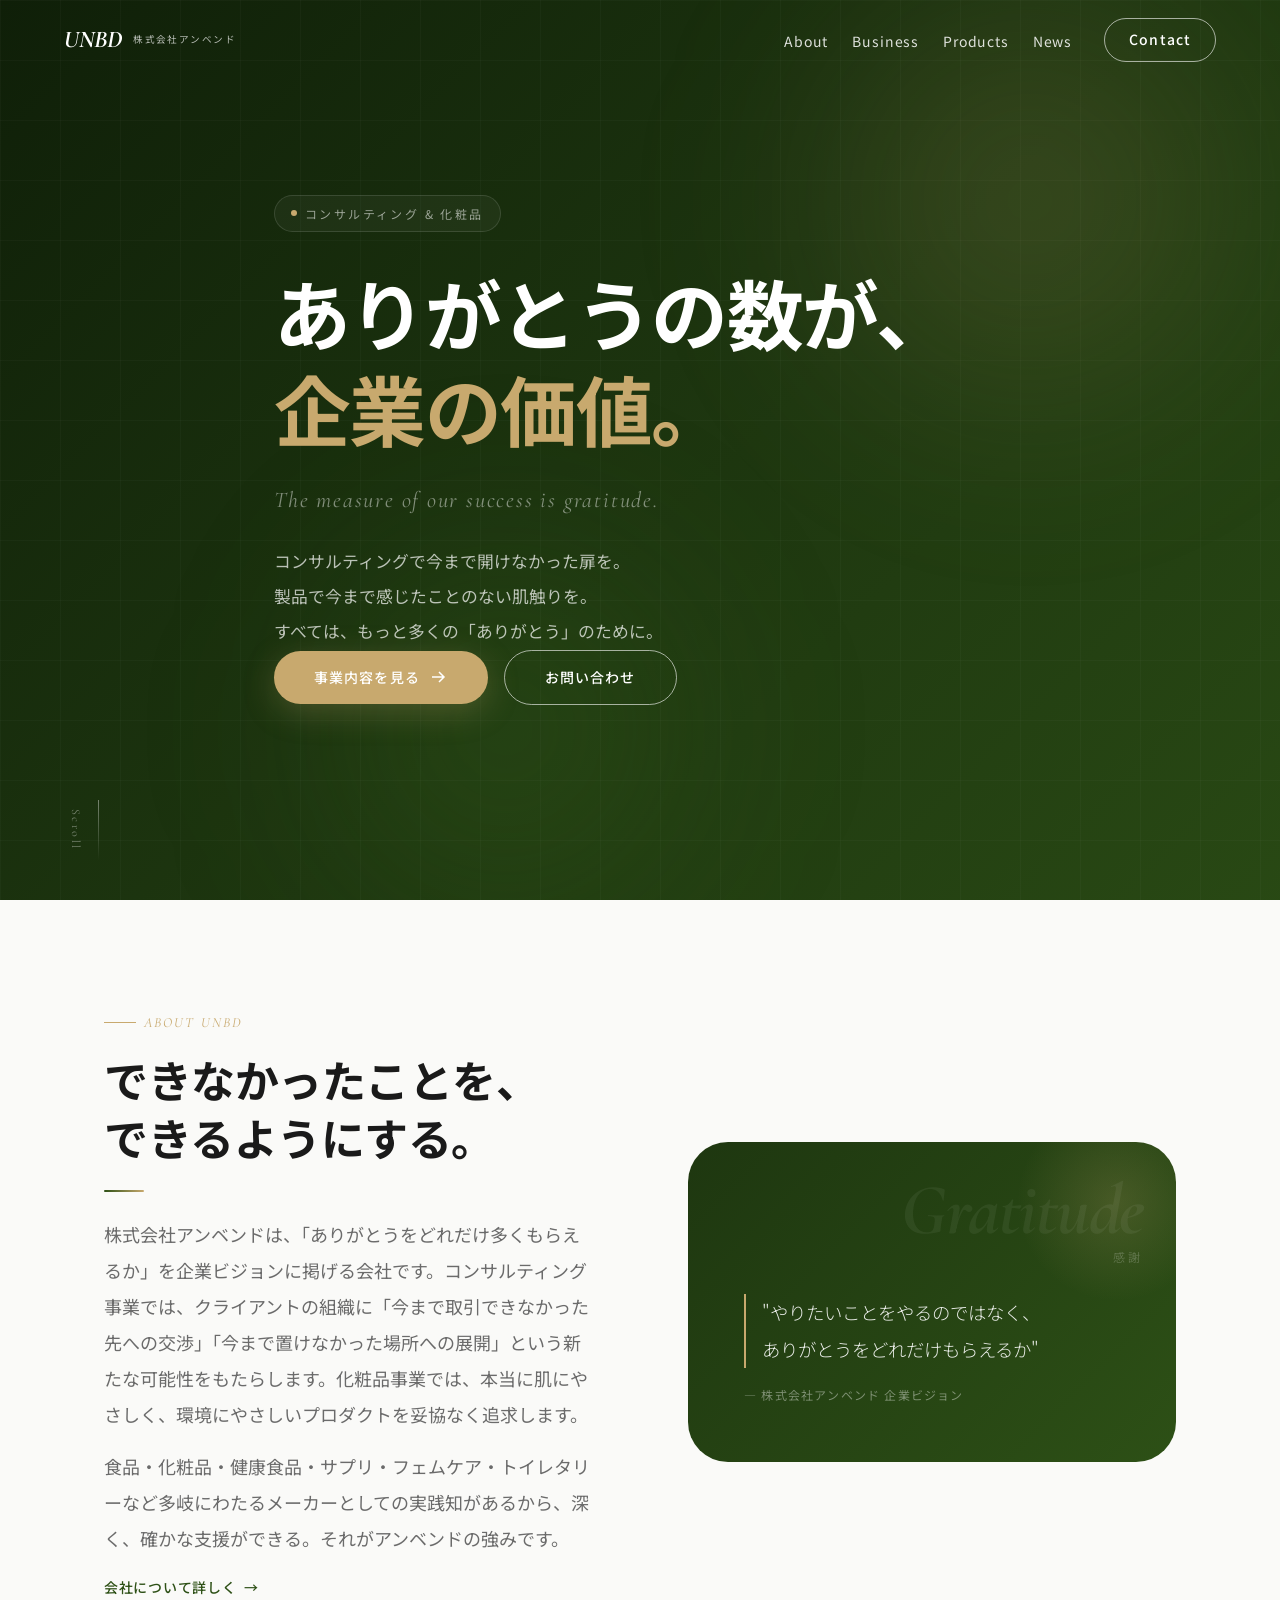
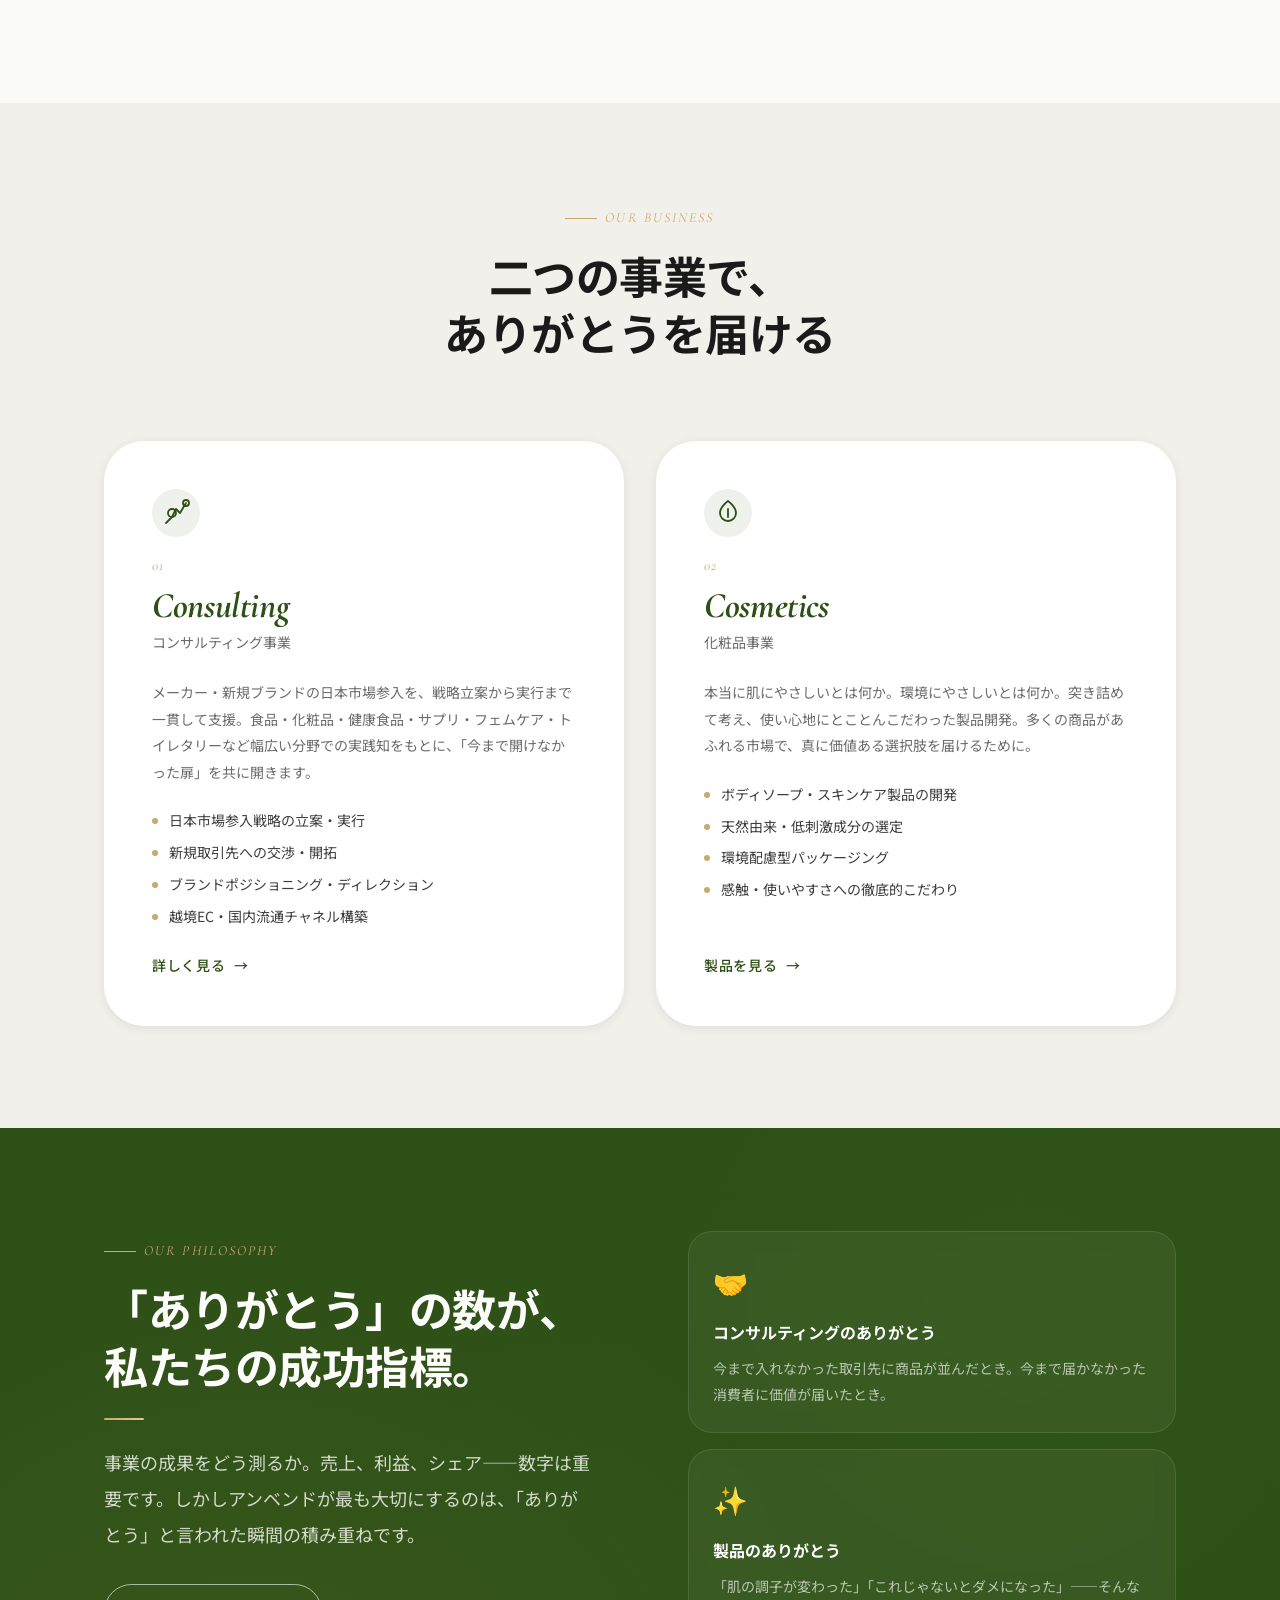
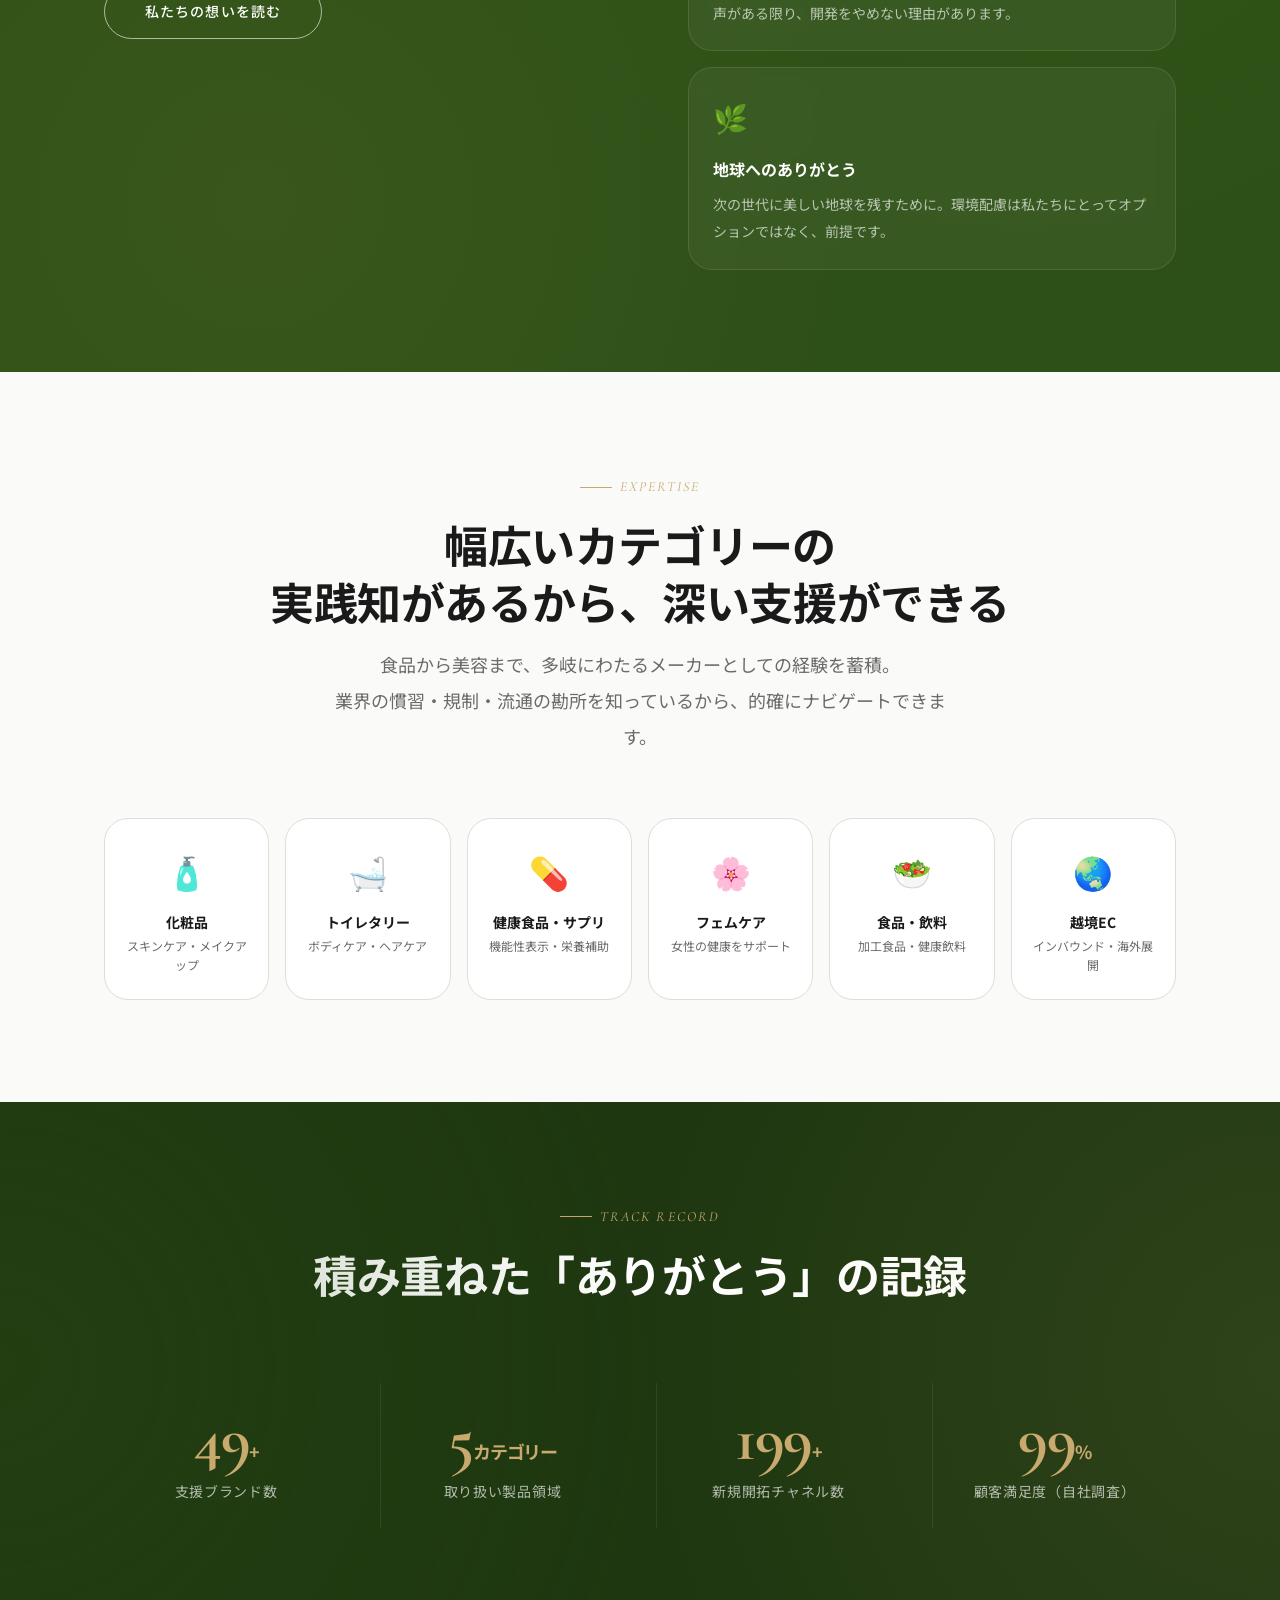
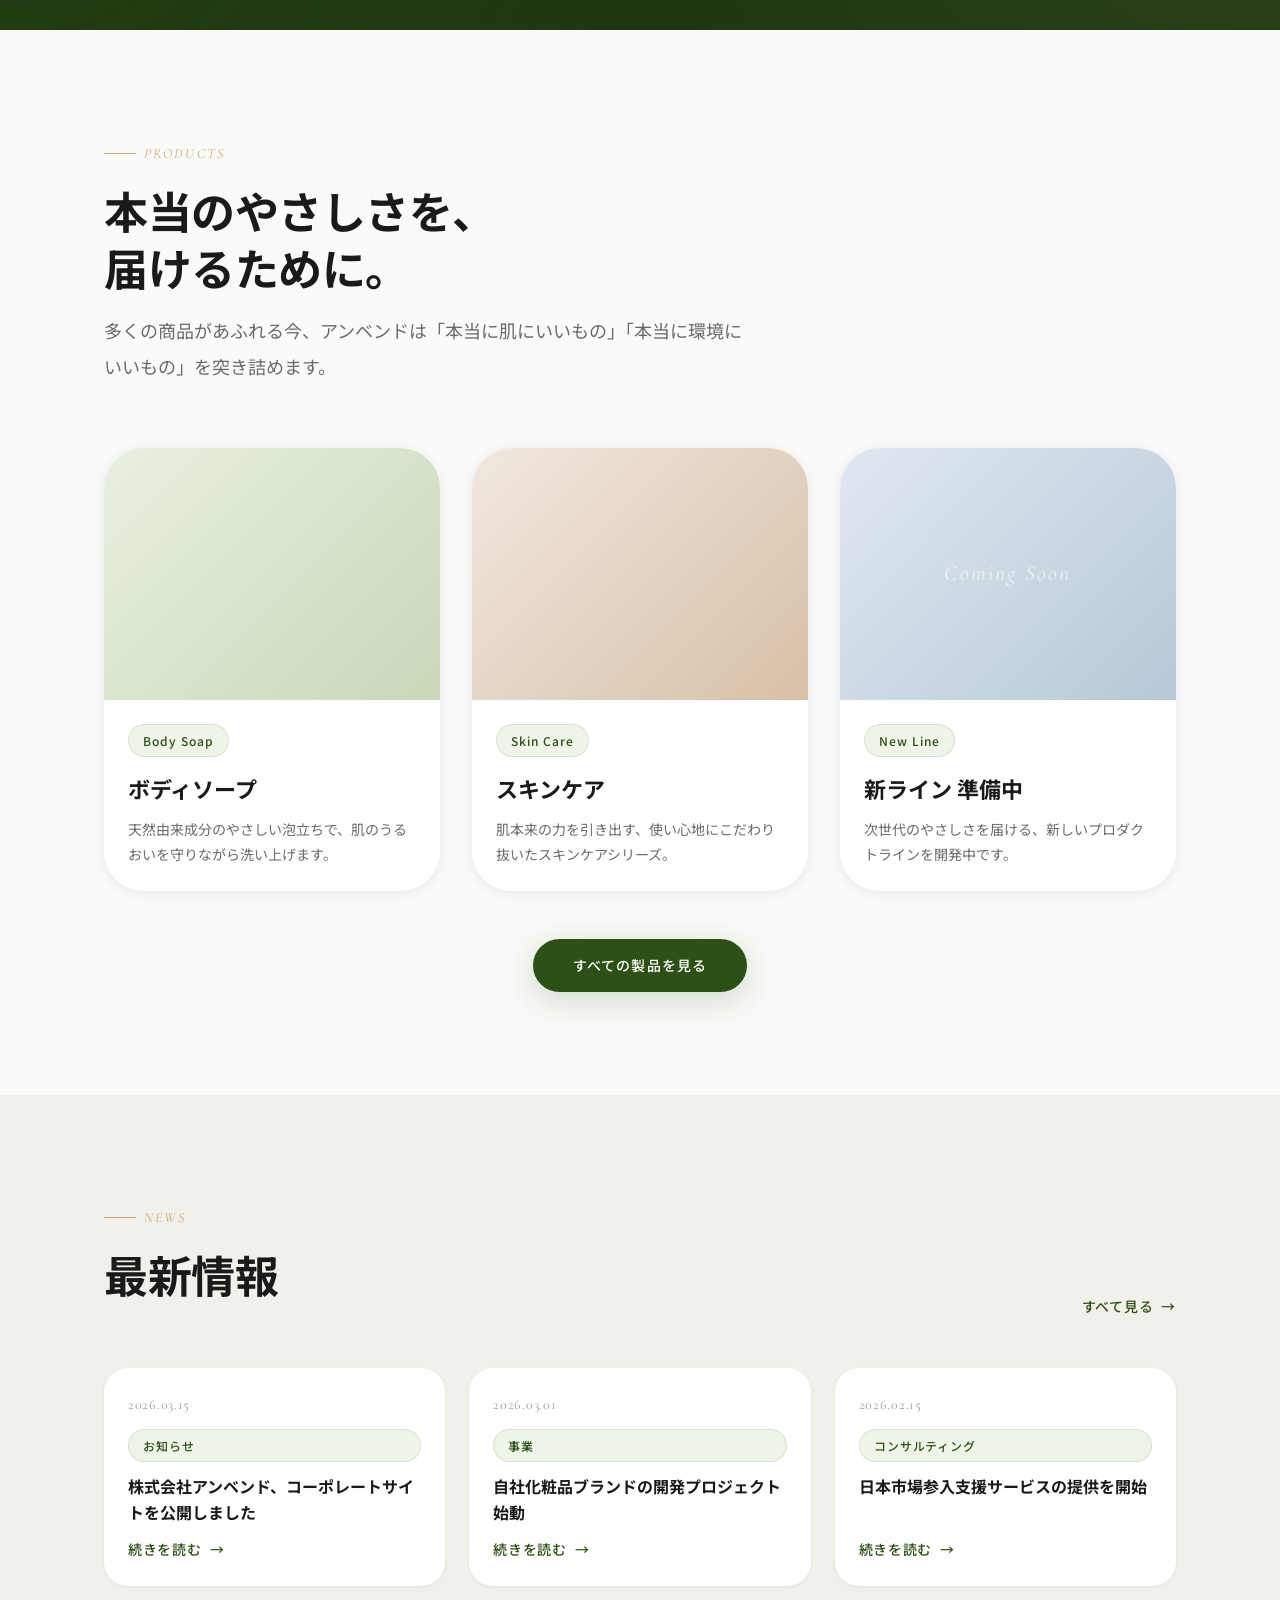
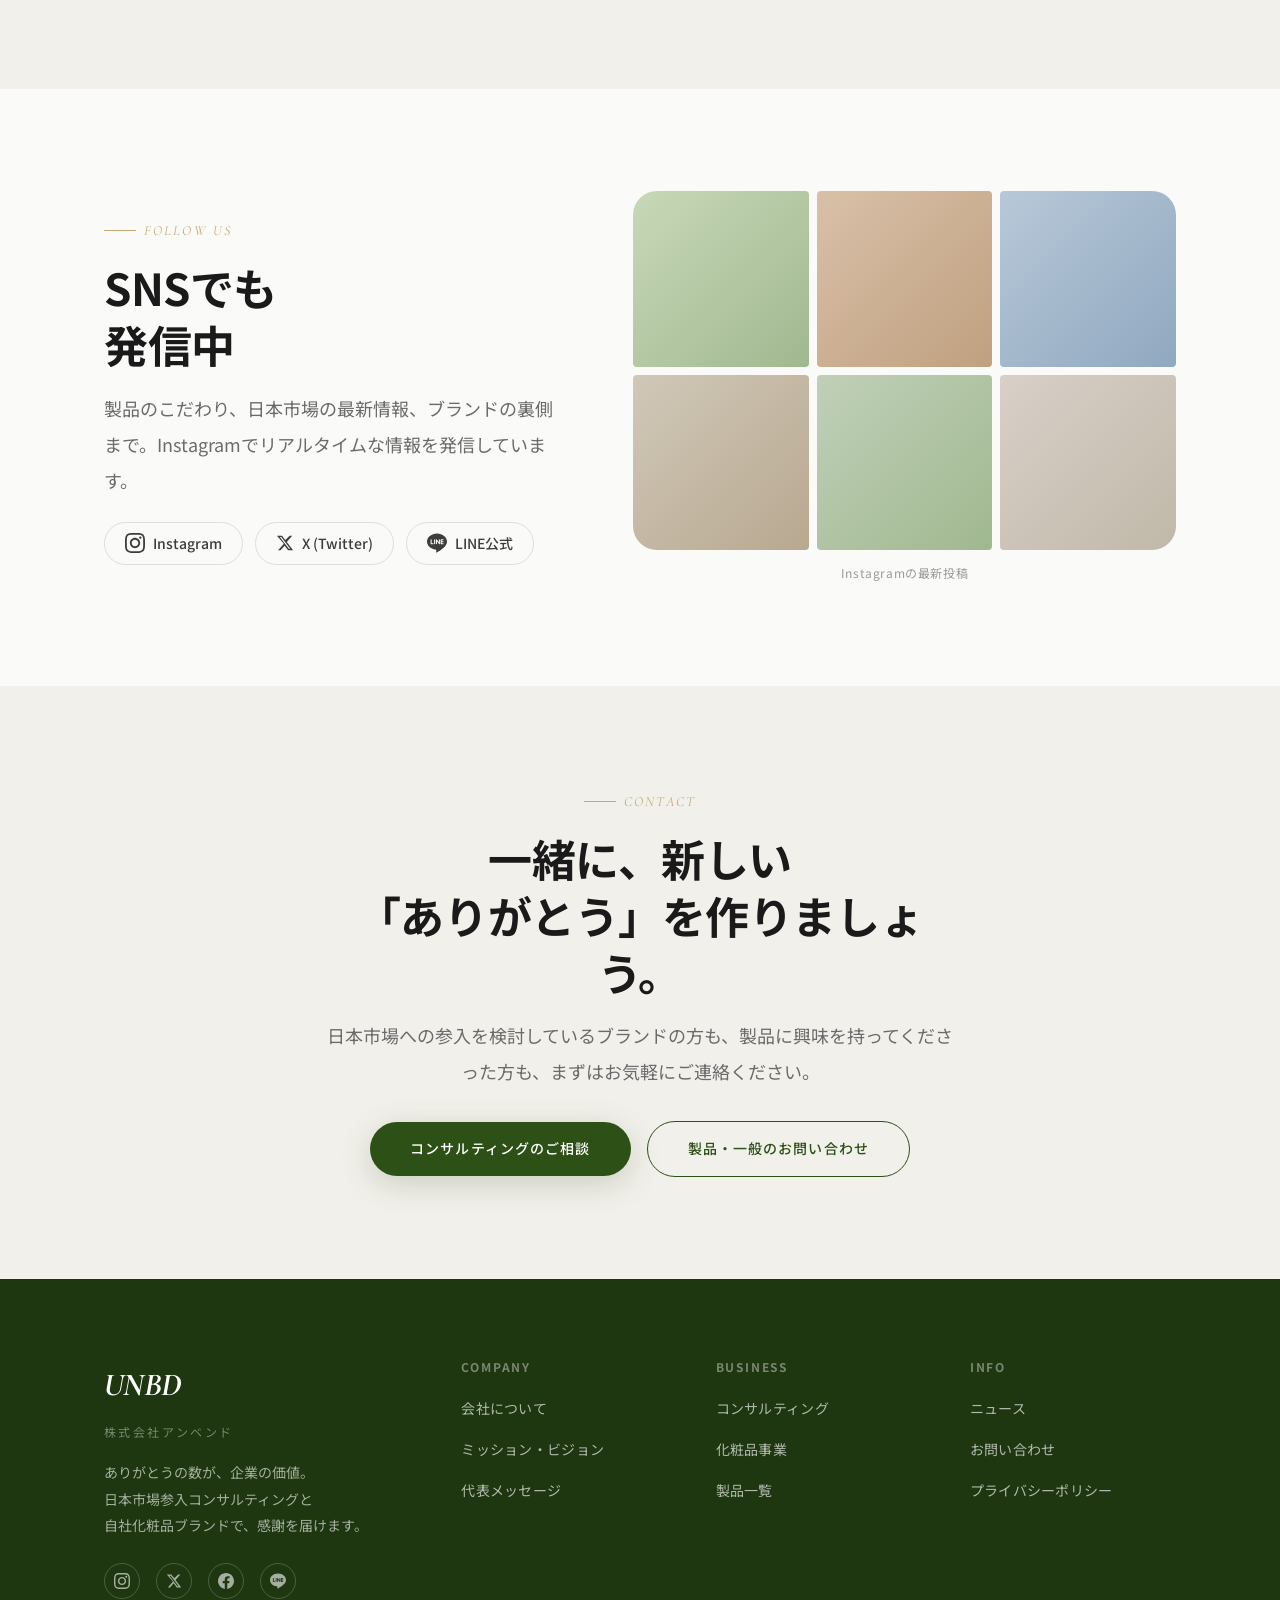
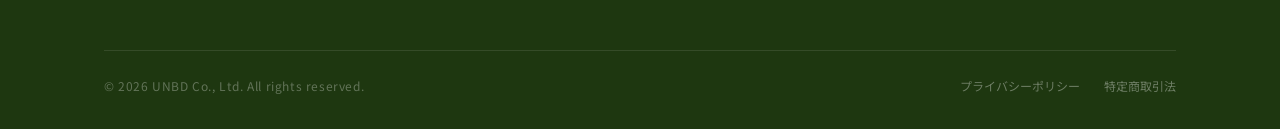
==== index.html @ c35e36ad "feat: 株式会社アンベンド コーポレートサイト 初回実装 「ありがとうの数が企業の価値」をビジョンに掲げた、フルスクラッチの コーポレートサイト（HTML/CSS/JS）を実装。  ## 実装内容" ====
<!DOCTYPE html>
<html lang="ja">
<head>
  <meta charset="UTF-8">
  <meta name="viewport" content="width=device-width, initial-scale=1.0">
  <title>株式会社アンベンド | UNBD Co., Ltd. — ありがとうの数が、企業の価値。</title>
  <meta name="description" content="株式会社アンベンドは、メーカー・新規ブランドの日本市場参入を支援するコンサルティングと、肌・環境にやさしい自社化粧品を展開するコンパニーです。ありがとうの数を企業価値とし、クライアントと消費者の可能性を広げます。">
  <meta name="keywords" content="アンベンド,UNBD,コンサルティング,化粧品,日本市場参入,スキンケア,ボディソープ,ブランディング">

  <!-- OGP -->
  <meta property="og:title" content="株式会社アンベンド | UNBD Co., Ltd.">
  <meta property="og:description" content="ありがとうの数が、企業の価値。日本市場参入コンサルティングと自社化粧品ブランドを展開。">
  <meta property="og:type" content="website">
  <meta property="og:url" content="https://lin-nah-yuki-harada.github.io/UNBD.web/">
  <meta property="og:image" content="https://lin-nah-yuki-harada.github.io/UNBD.web/assets/images/ogp.jpg">
  <meta property="og:locale" content="ja_JP">
  <meta name="twitter:card" content="summary_large_image">
  <meta name="twitter:title" content="株式会社アンベンド | UNBD Co., Ltd.">
  <meta name="twitter:description" content="ありがとうの数が、企業の価値。日本市場参入コンサルティングと自社化粧品ブランドを展開。">

  <!-- Fonts -->
  <link rel="preconnect" href="https://fonts.googleapis.com">
  <link rel="preconnect" href="https://fonts.gstatic.com" crossorigin>
  <link href="https://fonts.googleapis.com/css2?family=Cormorant+Garamond:ital,wght@0,400;0,600;0,700;1,400;1,600;1,700&family=Noto+Sans+JP:wght@300;400;500;700&display=swap" rel="stylesheet">

  <!-- CSS -->
  <link rel="stylesheet" href="css/reset.css">
  <link rel="stylesheet" href="css/variables.css">
  <link rel="stylesheet" href="css/common.css">
  <link rel="stylesheet" href="css/pages/index.css">

  <!-- Structured Data -->
  <script type="application/ld+json">
  {
    "@context": "https://schema.org",
    "@type": "Organization",
    "name": "株式会社アンベンド",
    "alternateName": "UNBD Co., Ltd.",
    "url": "https://lin-nah-yuki-harada.github.io/UNBD.web/",
    "description": "メーカー・新規ブランドの日本市場参入コンサルティングと自社化粧品ブランドの開発・販売",
    "sameAs": []
  }
  </script>
</head>
<body>

  <!-- Page Loader -->
  <div class="page-loader" aria-hidden="true">
    <span class="page-loader__logo">UNBD</span>
  </div>

  <!-- Header -->
  <header class="header header--transparent" role="banner">
    <div class="header__inner">
      <a href="index.html" class="header__logo" aria-label="株式会社アンベンド トップへ">
        <span class="header__logo-mark">UNBD</span>
        <div class="header__logo-text">
          <span class="header__logo-ja">株式会社アンベンド</span>
        </div>
      </a>

      <nav class="header__nav" role="navigation" aria-label="メインナビゲーション">
        <ul class="header__nav-list">
          <li><a href="about.html" class="header__nav-link">About</a></li>
          <li><a href="business.html" class="header__nav-link">Business</a></li>
          <li><a href="products.html" class="header__nav-link">Products</a></li>
          <li><a href="news.html" class="header__nav-link">News</a></li>
        </ul>
        <a href="contact.html" class="header__cta">Contact</a>
      </nav>

      <button class="hamburger" aria-label="メニューを開く" aria-expanded="false">
        <span></span>
        <span></span>
        <span></span>
      </button>
    </div>
  </header>

  <!-- Mobile Nav -->
  <div class="mobile-nav" role="dialog" aria-label="モバイルナビゲーション">
    <ul class="mobile-nav__list">
      <li><a href="about.html" class="mobile-nav__link">About</a></li>
      <li><a href="business.html" class="mobile-nav__link">Business</a></li>
      <li><a href="products.html" class="mobile-nav__link">Products</a></li>
      <li><a href="news.html" class="mobile-nav__link">News</a></li>
      <li><a href="contact.html" class="mobile-nav__link">Contact</a></li>
    </ul>
    <div class="mobile-nav__sns">
      <a href="#" aria-label="Instagram">
        <svg viewBox="0 0 24 24" width="22" height="22" fill="currentColor"><path d="M12 2.163c3.204 0 3.584.012 4.85.07 3.252.148 4.771 1.691 4.919 4.919.058 1.265.069 1.645.069 4.849 0 3.205-.012 3.584-.069 4.849-.149 3.225-1.664 4.771-4.919 4.919-1.266.058-1.644.07-4.85.07-3.204 0-3.584-.012-4.849-.07-3.26-.149-4.771-1.699-4.919-4.92-.058-1.265-.07-1.644-.07-4.849 0-3.204.013-3.583.07-4.849.149-3.227 1.664-4.771 4.919-4.919 1.266-.057 1.645-.069 4.849-.069zm0-2.163c-3.259 0-3.667.014-4.947.072-4.358.2-6.78 2.618-6.98 6.98-.059 1.281-.073 1.689-.073 4.948 0 3.259.014 3.668.072 4.948.2 4.358 2.618 6.78 6.98 6.98 1.281.058 1.689.072 4.948.072 3.259 0 3.668-.014 4.948-.072 4.354-.2 6.782-2.618 6.979-6.98.059-1.28.073-1.689.073-4.948 0-3.259-.014-3.667-.072-4.947-.196-4.354-2.617-6.78-6.979-6.98-1.281-.059-1.69-.073-4.949-.073zm0 5.838c-3.403 0-6.162 2.759-6.162 6.162s2.759 6.163 6.162 6.163 6.162-2.759 6.162-6.163c0-3.403-2.759-6.162-6.162-6.162zm0 10.162c-2.209 0-4-1.79-4-4 0-2.209 1.791-4 4-4s4 1.791 4 4c0 2.21-1.791 4-4 4zm6.406-11.845c-.796 0-1.441.645-1.441 1.44s.645 1.44 1.441 1.44c.795 0 1.439-.645 1.439-1.44s-.644-1.44-1.439-1.44z"/></svg>
      </a>
      <a href="#" aria-label="X (Twitter)">
        <svg viewBox="0 0 24 24" width="20" height="20" fill="currentColor"><path d="M18.244 2.25h3.308l-7.227 8.26 8.502 11.24H16.17l-4.714-6.231-5.401 6.231H2.746l7.73-8.835L1.254 2.25H8.08l4.259 5.63zm-1.161 17.52h1.833L7.084 4.126H5.117z"/></svg>
      </a>
    </div>
  </div>

  <main id="main">

    <!-- ====================================================
         Hero
         ==================================================== -->
    <section class="hero" aria-label="ヒーロー">
      <div class="hero__bg">
        <div class="hero__overlay"></div>
        <div class="hero__orb hero__orb--1"></div>
        <div class="hero__orb hero__orb--2"></div>
        <div class="hero__grid"></div>
      </div>

      <div class="hero__content container">
        <div class="hero__tag" data-reveal="fade">
          <span class="hero__tag-dot"></span>
          コンサルティング &amp; 化粧品
        </div>

        <h1 class="hero__heading">
          <span class="hero__heading-line" data-reveal data-reveal-delay="1">ありがとうの数が、</span>
          <span class="hero__heading-line hero__heading-line--accent" data-reveal data-reveal-delay="2">企業の価値。</span>
        </h1>

        <p class="hero__subheading" data-reveal data-reveal-delay="3">
          <span class="hero__sub-en">The measure of our success is gratitude.</span>
        </p>

        <p class="hero__desc" data-reveal data-reveal-delay="4">
          コンサルティングで今まで開けなかった扉を。<br>
          製品で今まで感じたことのない肌触りを。<br>
          すべては、もっと多くの「ありがとう」のために。
        </p>

        <div class="hero__actions" data-reveal data-reveal-delay="5">
          <a href="business.html" class="btn btn--accent">
            事業内容を見る
            <svg class="btn-icon" viewBox="0 0 20 20" fill="none" stroke="currentColor" stroke-width="1.5"><path d="M4 10h12M11 5l5 5-5 5"/></svg>
          </a>
          <a href="contact.html" class="btn btn--outline-white">
            お問い合わせ
          </a>
        </div>
      </div>

      <div class="hero__scroll" aria-hidden="true">
        <span class="hero__scroll-text">Scroll</span>
        <div class="hero__scroll-line"></div>
      </div>
    </section>


    <!-- ====================================================
         Introduction
         ==================================================== -->
    <section class="section intro" id="intro">
      <div class="container">
        <div class="intro__inner">
          <div class="intro__text" data-reveal="left">
            <span class="eyebrow">About UNBD</span>
            <h2 class="section-title">
              できなかったことを、<br>
              できるようにする。
            </h2>
            <div class="divider"></div>
            <p class="intro__body">
              株式会社アンベンドは、「ありがとうをどれだけ多くもらえるか」を企業ビジョンに掲げる会社です。コンサルティング事業では、クライアントの組織に「今まで取引できなかった先への交渉」「今まで置けなかった場所への展開」という新たな可能性をもたらします。化粧品事業では、本当に肌にやさしく、環境にやさしいプロダクトを妥協なく追求します。
            </p>
            <p class="intro__body">
              食品・化粧品・健康食品・サプリ・フェムケア・トイレタリーなど多岐にわたるメーカーとしての実践知があるから、深く、確かな支援ができる。それがアンベンドの強みです。
            </p>
            <a href="about.html" class="arrow-link">会社について詳しく</a>
          </div>

          <div class="intro__visual" data-reveal="right">
            <div class="intro__visual-main">
              <div class="intro__visual-accent">
                <span class="intro__visual-en">Gratitude</span>
                <span class="intro__visual-ja">感謝</span>
              </div>
              <blockquote class="intro__quote">
                "やりたいことをやるのではなく、<br>
                ありがとうをどれだけもらえるか"
              </blockquote>
              <p class="intro__quote-attr">— 株式会社アンベンド 企業ビジョン</p>
            </div>
          </div>
        </div>
      </div>
    </section>


    <!-- ====================================================
         Business (Two Pillars)
         ==================================================== -->
    <section class="section section--bg pillars" id="business">
      <div class="container">
        <div class="section-header section-header--center">
          <span class="eyebrow">Our Business</span>
          <h2 class="section-title section-title--center">二つの事業で、<br>ありがとうを届ける</h2>
        </div>

        <div class="pillars__grid">
          <!-- Consulting -->
          <article class="pillar" data-reveal data-reveal-delay="1">
            <div class="pillar__icon">
              <svg viewBox="0 0 48 48" fill="none" xmlns="http://www.w3.org/2000/svg">
                <rect width="48" height="48" rx="24" fill="currentColor" fill-opacity="0.08"/>
                <path d="M14 34l6-6m0 0l4-8 4 4 6-10" stroke="currentColor" stroke-width="1.8" stroke-linecap="round" stroke-linejoin="round"/>
                <circle cx="34" cy="14" r="3" stroke="currentColor" stroke-width="1.8"/>
                <path d="M20 28a4 4 0 100-8 4 4 0 000 8z" stroke="currentColor" stroke-width="1.8"/>
              </svg>
            </div>
            <div class="pillar__num">01</div>
            <h3 class="pillar__title">Consulting</h3>
            <p class="pillar__title-ja">コンサルティング事業</p>
            <p class="pillar__text">
              メーカー・新規ブランドの日本市場参入を、戦略立案から実行まで一貫して支援。食品・化粧品・健康食品・サプリ・フェムケア・トイレタリーなど幅広い分野での実践知をもとに、「今まで開けなかった扉」を共に開きます。
            </p>
            <ul class="pillar__list">
              <li>日本市場参入戦略の立案・実行</li>
              <li>新規取引先への交渉・開拓</li>
              <li>ブランドポジショニング・ディレクション</li>
              <li>越境EC・国内流通チャネル構築</li>
            </ul>
            <a href="business.html#consulting" class="arrow-link">詳しく見る</a>
          </article>

          <!-- Cosmetics -->
          <article class="pillar" data-reveal data-reveal-delay="2">
            <div class="pillar__icon">
              <svg viewBox="0 0 48 48" fill="none" xmlns="http://www.w3.org/2000/svg">
                <rect width="48" height="48" rx="24" fill="currentColor" fill-opacity="0.08"/>
                <path d="M24 12c0 0-8 5.5-8 12a8 8 0 0016 0c0-6.5-8-12-8-12z" stroke="currentColor" stroke-width="1.8" stroke-linejoin="round"/>
                <path d="M24 28v-8" stroke="currentColor" stroke-width="1.8" stroke-linecap="round"/>
              </svg>
            </div>
            <div class="pillar__num">02</div>
            <h3 class="pillar__title">Cosmetics</h3>
            <p class="pillar__title-ja">化粧品事業</p>
            <p class="pillar__text">
              本当に肌にやさしいとは何か。環境にやさしいとは何か。突き詰めて考え、使い心地にとことんこだわった製品開発。多くの商品があふれる市場で、真に価値ある選択肢を届けるために。
            </p>
            <ul class="pillar__list">
              <li>ボディソープ・スキンケア製品の開発</li>
              <li>天然由来・低刺激成分の選定</li>
              <li>環境配慮型パッケージング</li>
              <li>感触・使いやすさへの徹底的こだわり</li>
            </ul>
            <a href="products.html" class="arrow-link">製品を見る</a>
          </article>
        </div>
      </div>
    </section>


    <!-- ====================================================
         Philosophy
         ==================================================== -->
    <section class="section section--primary philosophy" id="philosophy">
      <div class="philosophy__pattern" aria-hidden="true"></div>
      <div class="container">
        <div class="philosophy__inner">
          <div class="philosophy__left" data-reveal="left">
            <span class="eyebrow" style="color: var(--color-accent);">Our Philosophy</span>
            <h2 class="section-title section-title--white">
              「ありがとう」の数が、<br>私たちの成功指標。
            </h2>
            <div class="divider divider--gold"></div>
            <p class="section-lead section-lead--white">
              事業の成果をどう測るか。売上、利益、シェア——数字は重要です。しかしアンベンドが最も大切にするのは、「ありがとう」と言われた瞬間の積み重ねです。
            </p>
            <a href="about.html" class="btn btn--outline-white" style="margin-top: var(--space-8);">
              私たちの想いを読む
            </a>
          </div>

          <div class="philosophy__right" data-reveal="right">
            <div class="philosophy__cards">
              <div class="philosophy__card" data-reveal data-reveal-delay="1">
                <div class="philosophy__card-icon">🤝</div>
                <h4>コンサルティングのありがとう</h4>
                <p>今まで入れなかった取引先に商品が並んだとき。今まで届かなかった消費者に価値が届いたとき。</p>
              </div>
              <div class="philosophy__card" data-reveal data-reveal-delay="2">
                <div class="philosophy__card-icon">✨</div>
                <h4>製品のありがとう</h4>
                <p>「肌の調子が変わった」「これじゃないとダメになった」——そんな声がある限り、開発をやめない理由があります。</p>
              </div>
              <div class="philosophy__card" data-reveal data-reveal-delay="3">
                <div class="philosophy__card-icon">🌿</div>
                <h4>地球へのありがとう</h4>
                <p>次の世代に美しい地球を残すために。環境配慮は私たちにとってオプションではなく、前提です。</p>
              </div>
            </div>
          </div>
        </div>
      </div>
    </section>


    <!-- ====================================================
         Expertise (Categories)
         ==================================================== -->
    <section class="section expertise" id="expertise">
      <div class="container">
        <div class="section-header section-header--center" data-reveal>
          <span class="eyebrow">Expertise</span>
          <h2 class="section-title section-title--center">幅広いカテゴリーの<br>実践知があるから、深い支援ができる</h2>
          <p class="section-lead section-lead--center">
            食品から美容まで、多岐にわたるメーカーとしての経験を蓄積。<br>業界の慣習・規制・流通の勘所を知っているから、的確にナビゲートできます。
          </p>
        </div>

        <div class="expertise__grid">
          <div class="expertise__item" data-reveal data-reveal-delay="1">
            <div class="expertise__item-icon">🧴</div>
            <h3>化粧品</h3>
            <p>スキンケア・メイクアップ</p>
          </div>
          <div class="expertise__item" data-reveal data-reveal-delay="2">
            <div class="expertise__item-icon">🛁</div>
            <h3>トイレタリー</h3>
            <p>ボディケア・ヘアケア</p>
          </div>
          <div class="expertise__item" data-reveal data-reveal-delay="1">
            <div class="expertise__item-icon">💊</div>
            <h3>健康食品・サプリ</h3>
            <p>機能性表示・栄養補助</p>
          </div>
          <div class="expertise__item" data-reveal data-reveal-delay="2">
            <div class="expertise__item-icon">🌸</div>
            <h3>フェムケア</h3>
            <p>女性の健康をサポート</p>
          </div>
          <div class="expertise__item" data-reveal data-reveal-delay="3">
            <div class="expertise__item-icon">🥗</div>
            <h3>食品・飲料</h3>
            <p>加工食品・健康飲料</p>
          </div>
          <div class="expertise__item" data-reveal data-reveal-delay="4">
            <div class="expertise__item-icon">🌏</div>
            <h3>越境EC</h3>
            <p>インバウンド・海外展開</p>
          </div>
        </div>
      </div>
    </section>


    <!-- ====================================================
         Stats
         ==================================================== -->
    <section class="section section--dark stats" id="stats" aria-label="実績数値">
      <div class="stats__pattern" aria-hidden="true"></div>
      <div class="container">
        <div class="section-header section-header--center">
          <span class="eyebrow" style="color: var(--color-accent);">Track Record</span>
          <h2 class="section-title section-title--white section-title--center">
            積み重ねた「ありがとう」の記録
          </h2>
        </div>

        <div class="stats__grid">
          <div class="stat" data-reveal data-reveal-delay="1">
            <div class="stat__number">
              <span data-count="50">0</span><span class="stat__unit">+</span>
            </div>
            <p class="stat__label">支援ブランド数</p>
          </div>
          <div class="stat" data-reveal data-reveal-delay="2">
            <div class="stat__number">
              <span data-count="6">0</span><span class="stat__unit">カテゴリー</span>
            </div>
            <p class="stat__label">取り扱い製品領域</p>
          </div>
          <div class="stat" data-reveal data-reveal-delay="3">
            <div class="stat__number">
              <span data-count="200">0</span><span class="stat__unit">+</span>
            </div>
            <p class="stat__label">新規開拓チャネル数</p>
          </div>
          <div class="stat" data-reveal data-reveal-delay="4">
            <div class="stat__number">
              <span data-count="100">0</span><span class="stat__unit">%</span>
            </div>
            <p class="stat__label">顧客満足度（自社調査）</p>
          </div>
        </div>
      </div>
    </section>


    <!-- ====================================================
         Products Preview
         ==================================================== -->
    <section class="section products-preview" id="products">
      <div class="container">
        <div class="section-header" data-reveal>
          <span class="eyebrow">Products</span>
          <h2 class="section-title">本当のやさしさを、<br>届けるために。</h2>
          <p class="section-lead">多くの商品があふれる今、アンベンドは「本当に肌にいいもの」「本当に環境にいいもの」を突き詰めます。</p>
        </div>

        <div class="products-preview__grid">
          <article class="product-card" data-reveal data-reveal-delay="1">
            <div class="product-card__image product-card__image--body">
              <div class="product-card__overlay">
                <a href="products.html" class="btn btn--outline-white btn--sm">詳細を見る</a>
              </div>
            </div>
            <div class="product-card__body">
              <span class="tag">Body Soap</span>
              <h3 class="product-card__title">ボディソープ</h3>
              <p class="product-card__text">天然由来成分のやさしい泡立ちで、肌のうるおいを守りながら洗い上げます。</p>
            </div>
          </article>

          <article class="product-card" data-reveal data-reveal-delay="2">
            <div class="product-card__image product-card__image--skin">
              <div class="product-card__overlay">
                <a href="products.html" class="btn btn--outline-white btn--sm">詳細を見る</a>
              </div>
            </div>
            <div class="product-card__body">
              <span class="tag">Skin Care</span>
              <h3 class="product-card__title">スキンケア</h3>
              <p class="product-card__text">肌本来の力を引き出す、使い心地にこだわり抜いたスキンケアシリーズ。</p>
            </div>
          </article>

          <article class="product-card product-card--coming" data-reveal data-reveal-delay="3">
            <div class="product-card__image product-card__image--new">
              <div class="product-card__coming-badge">Coming Soon</div>
            </div>
            <div class="product-card__body">
              <span class="tag">New Line</span>
              <h3 class="product-card__title">新ライン 準備中</h3>
              <p class="product-card__text">次世代のやさしさを届ける、新しいプロダクトラインを開発中です。</p>
            </div>
          </article>
        </div>

        <div class="text-center" style="margin-top: var(--space-12);">
          <a href="products.html" class="btn btn--primary">すべての製品を見る</a>
        </div>
      </div>
    </section>


    <!-- ====================================================
         News
         ==================================================== -->
    <section class="section section--bg news-section" id="news">
      <div class="container">
        <div class="news-section__header">
          <div data-reveal>
            <span class="eyebrow">News</span>
            <h2 class="section-title">最新情報</h2>
          </div>
          <a href="news.html" class="arrow-link" data-reveal>すべて見る</a>
        </div>

        <div class="news-section__grid">
          <article class="news-card" data-reveal data-reveal-delay="1">
            <time class="news-card__date" datetime="2026-03-15">2026.03.15</time>
            <span class="tag">お知らせ</span>
            <h3 class="news-card__title">株式会社アンベンド、コーポレートサイトを公開しました</h3>
            <a href="news.html" class="arrow-link">続きを読む</a>
          </article>

          <article class="news-card" data-reveal data-reveal-delay="2">
            <time class="news-card__date" datetime="2026-03-01">2026.03.01</time>
            <span class="tag">事業</span>
            <h3 class="news-card__title">自社化粧品ブランドの開発プロジェクト始動</h3>
            <a href="news.html" class="arrow-link">続きを読む</a>
          </article>

          <article class="news-card" data-reveal data-reveal-delay="3">
            <time class="news-card__date" datetime="2026-02-15">2026.02.15</time>
            <span class="tag">コンサルティング</span>
            <h3 class="news-card__title">日本市場参入支援サービスの提供を開始</h3>
            <a href="news.html" class="arrow-link">続きを読む</a>
          </article>
        </div>
      </div>
    </section>


    <!-- ====================================================
         SNS
         ==================================================== -->
    <section class="section sns-section" id="sns">
      <div class="container">
        <div class="sns-section__inner" data-reveal>
          <div class="sns-section__text">
            <span class="eyebrow">Follow Us</span>
            <h2 class="section-title">SNSでも<br>発信中</h2>
            <p class="section-lead">
              製品のこだわり、日本市場の最新情報、ブランドの裏側まで。Instagramでリアルタイムな情報を発信しています。
            </p>
            <div class="sns-section__links">
              <a href="#" class="sns-section__link" aria-label="Instagram">
                <svg viewBox="0 0 24 24" width="20" height="20" fill="currentColor"><path d="M12 2.163c3.204 0 3.584.012 4.85.07 3.252.148 4.771 1.691 4.919 4.919.058 1.265.069 1.645.069 4.849 0 3.205-.012 3.584-.069 4.849-.149 3.225-1.664 4.771-4.919 4.919-1.266.058-1.644.07-4.85.07-3.204 0-3.584-.012-4.849-.07-3.26-.149-4.771-1.699-4.919-4.92-.058-1.265-.07-1.644-.07-4.849 0-3.204.013-3.583.07-4.849.149-3.227 1.664-4.771 4.919-4.919 1.266-.057 1.645-.069 4.849-.069zm0-2.163c-3.259 0-3.667.014-4.947.072-4.358.2-6.78 2.618-6.98 6.98-.059 1.281-.073 1.689-.073 4.948 0 3.259.014 3.668.072 4.948.2 4.358 2.618 6.78 6.98 6.98 1.281.058 1.689.072 4.948.072 3.259 0 3.668-.014 4.948-.072 4.354-.2 6.782-2.618 6.979-6.98.059-1.28.073-1.689.073-4.948 0-3.259-.014-3.667-.072-4.947-.196-4.354-2.617-6.78-6.979-6.98-1.281-.059-1.69-.073-4.949-.073zm0 5.838c-3.403 0-6.162 2.759-6.162 6.162s2.759 6.163 6.162 6.163 6.162-2.759 6.162-6.163c0-3.403-2.759-6.162-6.162-6.162zm0 10.162c-2.209 0-4-1.79-4-4 0-2.209 1.791-4 4-4s4 1.791 4 4c0 2.21-1.791 4-4 4zm6.406-11.845c-.796 0-1.441.645-1.441 1.44s.645 1.44 1.441 1.44c.795 0 1.439-.645 1.439-1.44s-.644-1.44-1.439-1.44z"/></svg>
                Instagram
              </a>
              <a href="#" class="sns-section__link" aria-label="X">
                <svg viewBox="0 0 24 24" width="18" height="18" fill="currentColor"><path d="M18.244 2.25h3.308l-7.227 8.26 8.502 11.24H16.17l-4.714-6.231-5.401 6.231H2.746l7.73-8.835L1.254 2.25H8.08l4.259 5.63zm-1.161 17.52h1.833L7.084 4.126H5.117z"/></svg>
                X (Twitter)
              </a>
              <a href="#" class="sns-section__link" aria-label="LINE">
                <svg viewBox="0 0 24 24" width="20" height="20" fill="currentColor"><path d="M19.365 9.863c.349 0 .63.285.63.631 0 .345-.281.63-.63.63H17.61v1.125h1.755c.349 0 .63.283.63.63 0 .344-.281.629-.63.629h-2.386c-.345 0-.627-.285-.627-.629V8.108c0-.345.282-.63.627-.63h2.386c.349 0 .63.285.63.63 0 .349-.281.63-.63.63H17.61v1.125h1.755zm-3.855 3.016c0 .27-.174.51-.432.596-.064.021-.133.031-.199.031-.211 0-.391-.09-.51-.25l-2.443-3.317v2.94c0 .344-.279.629-.631.629-.346 0-.626-.285-.626-.629V8.108c0-.27.173-.51.43-.595.06-.023.136-.033.194-.033.195 0 .375.104.495.254l2.462 3.33V8.108c0-.345.282-.63.63-.63.345 0 .63.285.63.63v4.771zm-5.741 0c0 .344-.282.629-.631.629-.345 0-.627-.285-.627-.629V8.108c0-.345.282-.63.627-.63.349 0 .631.285.631.63v4.771zm-2.466.629H4.917c-.345 0-.63-.285-.63-.629V8.108c0-.345.285-.63.63-.63.348 0 .63.285.63.63v4.141h1.756c.348 0 .629.283.629.63 0 .344-.281.629-.629.629M24 10.314C24 4.943 18.615.572 12 .572S0 4.943 0 10.314c0 4.811 4.27 8.842 10.035 9.608.391.082.923.258 1.058.59.12.301.079.766.038 1.08l-.164 1.02c-.045.301-.24 1.186 1.049.645 1.291-.539 6.916-4.078 9.436-6.975C23.176 14.393 24 12.458 24 10.314"/></svg>
                LINE公式
              </a>
            </div>
          </div>

          <div class="sns-section__feed">
            <div class="sns-feed-placeholder">
              <div class="sns-feed-placeholder__grid">
                <div class="sns-feed-item sns-feed-item--1"></div>
                <div class="sns-feed-item sns-feed-item--2"></div>
                <div class="sns-feed-item sns-feed-item--3"></div>
                <div class="sns-feed-item sns-feed-item--4"></div>
                <div class="sns-feed-item sns-feed-item--5"></div>
                <div class="sns-feed-item sns-feed-item--6"></div>
              </div>
              <p class="sns-feed-placeholder__note">Instagramの最新投稿</p>
            </div>
          </div>
        </div>
      </div>
    </section>


    <!-- ====================================================
         Contact CTA
         ==================================================== -->
    <section class="section section--bg cta-section" id="cta">
      <div class="container">
        <div class="cta-section__inner" data-reveal>
          <span class="eyebrow">Contact</span>
          <h2 class="section-title">一緒に、新しい<br>「ありがとう」を作りましょう。</h2>
          <p class="section-lead">
            日本市場への参入を検討しているブランドの方も、製品に興味を持ってくださった方も、まずはお気軽にご連絡ください。
          </p>
          <div class="cta-section__actions">
            <a href="contact.html?type=consulting" class="btn btn--primary">コンサルティングのご相談</a>
            <a href="contact.html?type=product" class="btn btn--outline">製品・一般のお問い合わせ</a>
          </div>
        </div>
      </div>
    </section>

  </main>

  <!-- Footer -->
  <footer class="footer" role="contentinfo">
    <div class="container">
      <div class="footer__inner">
        <div class="footer__brand">
          <div class="footer__brand-logo">UNBD</div>
          <div class="footer__brand-ja">株式会社アンベンド</div>
          <p class="footer__tagline">ありがとうの数が、企業の価値。<br>日本市場参入コンサルティングと<br>自社化粧品ブランドで、感謝を届けます。</p>
          <div class="footer__sns">
            <a href="#" class="footer__sns-link" aria-label="Instagram">
              <svg viewBox="0 0 24 24" fill="currentColor"><path d="M12 2.163c3.204 0 3.584.012 4.85.07 3.252.148 4.771 1.691 4.919 4.919.058 1.265.069 1.645.069 4.849 0 3.205-.012 3.584-.069 4.849-.149 3.225-1.664 4.771-4.919 4.919-1.266.058-1.644.07-4.85.07-3.204 0-3.584-.012-4.849-.07-3.26-.149-4.771-1.699-4.919-4.92-.058-1.265-.07-1.644-.07-4.849 0-3.204.013-3.583.07-4.849.149-3.227 1.664-4.771 4.919-4.919 1.266-.057 1.645-.069 4.849-.069zm0-2.163c-3.259 0-3.667.014-4.947.072-4.358.2-6.78 2.618-6.98 6.98-.059 1.281-.073 1.689-.073 4.948 0 3.259.014 3.668.072 4.948.2 4.358 2.618 6.78 6.98 6.98 1.281.058 1.689.072 4.948.072 3.259 0 3.668-.014 4.948-.072 4.354-.2 6.782-2.618 6.979-6.98.059-1.28.073-1.689.073-4.948 0-3.259-.014-3.667-.072-4.947-.196-4.354-2.617-6.78-6.979-6.98-1.281-.059-1.69-.073-4.949-.073zm0 5.838c-3.403 0-6.162 2.759-6.162 6.162s2.759 6.163 6.162 6.163 6.162-2.759 6.162-6.163c0-3.403-2.759-6.162-6.162-6.162zm0 10.162c-2.209 0-4-1.79-4-4 0-2.209 1.791-4 4-4s4 1.791 4 4c0 2.21-1.791 4-4 4zm6.406-11.845c-.796 0-1.441.645-1.441 1.44s.645 1.44 1.441 1.44c.795 0 1.439-.645 1.439-1.44s-.644-1.44-1.439-1.44z"/></svg>
            </a>
            <a href="#" class="footer__sns-link" aria-label="X (Twitter)">
              <svg viewBox="0 0 24 24" fill="currentColor"><path d="M18.244 2.25h3.308l-7.227 8.26 8.502 11.24H16.17l-4.714-6.231-5.401 6.231H2.746l7.73-8.835L1.254 2.25H8.08l4.259 5.63zm-1.161 17.52h1.833L7.084 4.126H5.117z"/></svg>
            </a>
            <a href="#" class="footer__sns-link" aria-label="Facebook">
              <svg viewBox="0 0 24 24" fill="currentColor"><path d="M24 12.073c0-6.627-5.373-12-12-12s-12 5.373-12 12c0 5.99 4.388 10.954 10.125 11.854v-8.385H7.078v-3.47h3.047V9.43c0-3.007 1.792-4.669 4.533-4.669 1.312 0 2.686.235 2.686.235v2.953H15.83c-1.491 0-1.956.925-1.956 1.874v2.25h3.328l-.532 3.47h-2.796v8.385C19.612 23.027 24 18.062 24 12.073z"/></svg>
            </a>
            <a href="#" class="footer__sns-link" aria-label="LINE">
              <svg viewBox="0 0 24 24" fill="currentColor"><path d="M19.365 9.863c.349 0 .63.285.63.631 0 .345-.281.63-.63.63H17.61v1.125h1.755c.349 0 .63.283.63.63 0 .344-.281.629-.63.629h-2.386c-.345 0-.627-.285-.627-.629V8.108c0-.345.282-.63.627-.63h2.386c.349 0 .63.285.63.63 0 .349-.281.63-.63.63H17.61v1.125h1.755zm-3.855 3.016c0 .27-.174.51-.432.596-.064.021-.133.031-.199.031-.211 0-.391-.09-.51-.25l-2.443-3.317v2.94c0 .344-.279.629-.631.629-.346 0-.626-.285-.626-.629V8.108c0-.27.173-.51.43-.595.06-.023.136-.033.194-.033.195 0 .375.104.495.254l2.462 3.33V8.108c0-.345.282-.63.63-.63.345 0 .63.285.63.63v4.771zm-5.741 0c0 .344-.282.629-.631.629-.345 0-.627-.285-.627-.629V8.108c0-.345.282-.63.627-.63.349 0 .631.285.631.63v4.771zm-2.466.629H4.917c-.345 0-.63-.285-.63-.629V8.108c0-.345.285-.63.63-.63.348 0 .63.285.63.63v4.141h1.756c.348 0 .629.283.629.63 0 .344-.281.629-.629.629M24 10.314C24 4.943 18.615.572 12 .572S0 4.943 0 10.314c0 4.811 4.27 8.842 10.035 9.608.391.082.923.258 1.058.59.12.301.079.766.038 1.08l-.164 1.02c-.045.301-.24 1.186 1.049.645 1.291-.539 6.916-4.078 9.436-6.975C23.176 14.393 24 12.458 24 10.314"/></svg>
            </a>
          </div>
        </div>

        <div>
          <p class="footer__col-title">Company</p>
          <ul class="footer__col-list">
            <li><a href="about.html" class="footer__col-link">会社について</a></li>
            <li><a href="about.html#mission" class="footer__col-link">ミッション・ビジョン</a></li>
            <li><a href="about.html#message" class="footer__col-link">代表メッセージ</a></li>
          </ul>
        </div>

        <div>
          <p class="footer__col-title">Business</p>
          <ul class="footer__col-list">
            <li><a href="business.html#consulting" class="footer__col-link">コンサルティング</a></li>
            <li><a href="business.html#cosmetics" class="footer__col-link">化粧品事業</a></li>
            <li><a href="products.html" class="footer__col-link">製品一覧</a></li>
          </ul>
        </div>

        <div>
          <p class="footer__col-title">Info</p>
          <ul class="footer__col-list">
            <li><a href="news.html" class="footer__col-link">ニュース</a></li>
            <li><a href="contact.html" class="footer__col-link">お問い合わせ</a></li>
            <li><a href="#" class="footer__col-link">プライバシーポリシー</a></li>
          </ul>
        </div>
      </div>

      <div class="footer__bottom">
        <p class="footer__copy">&copy; 2026 UNBD Co., Ltd. All rights reserved.</p>
        <div class="footer__bottom-links">
          <a href="#" class="footer__bottom-link">プライバシーポリシー</a>
          <a href="#" class="footer__bottom-link">特定商取引法</a>
        </div>
      </div>
    </div>
  </footer>

  <script src="js/common.js"></script>
</body>
</html>
---- css/variables.css ----
/* ============================================
   Design Tokens / CSS Custom Properties
   ============================================ */

:root {
  /* ---- Colors ---- */
  --color-bg:           #FAFAF8;
  --color-bg-alt:       #F2F0EB;
  --color-bg-green:     #EFF4E8;
  --color-primary:      #2D5016;
  --color-primary-dark: #1E3710;
  --color-primary-mid:  #3D6B1F;
  --color-accent:       #C8A96E;
  --color-accent-dark:  #A88040;
  --color-accent-light: #E2C89A;
  --color-text:         #1A1A1A;
  --color-text-mid:     #3D3D3D;
  --color-text-sub:     #6B6B6B;
  --color-text-light:   #9A9A9A;
  --color-white:        #FFFFFF;
  --color-border:       #E2DDD6;
  --color-hero-bg:      #0F1F08;

  /* ---- Typography ---- */
  --font-ja:  'Noto Sans JP', 'Hiragino Sans', 'Yu Gothic', sans-serif;
  --font-en:  'Cormorant Garamond', 'Georgia', serif;

  /* ---- Type Scale (fluid) ---- */
  --text-xs:    0.75rem;
  --text-sm:    0.875rem;
  --text-base:  1rem;
  --text-md:    1.125rem;
  --text-lg:    1.375rem;
  --text-xl:    1.75rem;
  --text-2xl:   2.25rem;
  --text-3xl:   3rem;
  --text-4xl:   4rem;
  --text-hero:  clamp(2.5rem, 6vw, 5.5rem);
  --text-display: clamp(3rem, 8vw, 7rem);

  /* ---- Spacing ---- */
  --space-1:  0.25rem;
  --space-2:  0.5rem;
  --space-3:  0.75rem;
  --space-4:  1rem;
  --space-6:  1.5rem;
  --space-8:  2rem;
  --space-12: 3rem;
  --space-16: 4rem;
  --space-20: 5rem;
  --space-24: 6rem;
  --space-32: 8rem;
  --space-40: 10rem;

  /* ---- Layout ---- */
  --container-max:  1200px;
  --container-wide: 1440px;
  --container-pad:  clamp(1.5rem, 5vw, 4rem);
  --header-height:  80px;

  /* ---- Motion ---- */
  --ease:             cubic-bezier(0.4, 0, 0.2, 1);
  --ease-out:         cubic-bezier(0.0, 0, 0.2, 1);
  --ease-in:          cubic-bezier(0.4, 0, 1, 1);
  --ease-spring:      cubic-bezier(0.34, 1.56, 0.64, 1);
  --transition:       0.3s var(--ease);
  --transition-slow:  0.6s var(--ease);
  --transition-xslow: 1s var(--ease);

  /* ---- Shadows ---- */
  --shadow-xs: 0 1px 4px rgba(0,0,0,0.06);
  --shadow-sm: 0 2px 12px rgba(0,0,0,0.08);
  --shadow-md: 0 8px 32px rgba(0,0,0,0.10);
  --shadow-lg: 0 20px 60px rgba(0,0,0,0.14);
  --shadow-xl: 0 40px 100px rgba(0,0,0,0.18);
  --shadow-green: 0 8px 32px rgba(45,80,22,0.20);
  --shadow-gold:  0 8px 32px rgba(200,169,110,0.25);

  /* ---- Borders ---- */
  --radius-sm:   4px;
  --radius-md:   12px;
  --radius-lg:   24px;
  --radius-xl:   40px;
  --radius-full: 9999px;

  /* ---- Z-Index ---- */
  --z-below:   -1;
  --z-base:     0;
  --z-float:   10;
  --z-header:  100;
  --z-overlay: 200;
  --z-modal:   300;
}
---- css/common.css ----
/* ============================================
   Common Styles
   株式会社アンベンド / UNBD Co., Ltd.
   ============================================ */

/* ---- Base ---- */
body {
  font-family: var(--font-ja);
  font-size: var(--text-base);
  line-height: 1.8;
  color: var(--color-text);
  background-color: var(--color-bg);
  overflow-x: hidden;
}

/* ---- Container ---- */
.container {
  width: 100%;
  max-width: var(--container-max);
  margin-left: auto;
  margin-right: auto;
  padding-left: var(--container-pad);
  padding-right: var(--container-pad);
}

.container--wide {
  max-width: var(--container-wide);
}

/* ---- Section Base ---- */
.section {
  padding-top: clamp(4rem, 8vw, 7rem);
  padding-bottom: clamp(4rem, 8vw, 7rem);
}

.section--bg {
  background-color: var(--color-bg-alt);
}

.section--green {
  background-color: var(--color-bg-green);
}

.section--dark {
  background-color: var(--color-primary-dark);
  color: var(--color-white);
}

.section--primary {
  background-color: var(--color-primary);
  color: var(--color-white);
}

/* ---- Section Labels / Eyebrow ---- */
.eyebrow {
  display: inline-flex;
  align-items: center;
  gap: var(--space-2);
  font-family: var(--font-en);
  font-size: var(--text-sm);
  font-style: italic;
  letter-spacing: 0.15em;
  color: var(--color-accent);
  text-transform: uppercase;
  margin-bottom: var(--space-4);
}

.eyebrow::before {
  content: '';
  display: block;
  width: 32px;
  height: 1px;
  background-color: var(--color-accent);
  flex-shrink: 0;
}

/* ---- Section Titles ---- */
.section-title {
  font-size: clamp(1.8rem, 3.5vw, 2.75rem);
  font-weight: 700;
  line-height: 1.3;
  letter-spacing: -0.01em;
  color: var(--color-text);
  margin-bottom: var(--space-4);
}

.section-title--white {
  color: var(--color-white);
}

.section-title--center {
  text-align: center;
}

.section-lead {
  font-size: var(--text-md);
  color: var(--color-text-sub);
  line-height: 2;
  max-width: 640px;
}

.section-lead--center {
  margin-left: auto;
  margin-right: auto;
  text-align: center;
}

.section-lead--white {
  color: rgba(255,255,255,0.8);
}

.section-header {
  margin-bottom: clamp(2.5rem, 5vw, 4rem);
}

.section-header--center {
  text-align: center;
  display: flex;
  flex-direction: column;
  align-items: center;
}

/* ---- Divider ---- */
.divider {
  width: 40px;
  height: 2px;
  background: linear-gradient(90deg, var(--color-primary), var(--color-accent));
  margin: var(--space-6) 0;
  border-radius: var(--radius-full);
}

.divider--center {
  margin-left: auto;
  margin-right: auto;
}

.divider--gold {
  background: linear-gradient(90deg, var(--color-accent), var(--color-accent-light));
}

/* ---- Buttons ---- */
.btn {
  display: inline-flex;
  align-items: center;
  justify-content: center;
  gap: var(--space-2);
  padding: 0.875rem 2.5rem;
  font-family: var(--font-ja);
  font-size: var(--text-sm);
  font-weight: 500;
  letter-spacing: 0.08em;
  border-radius: var(--radius-full);
  transition: var(--transition);
  cursor: pointer;
  white-space: nowrap;
  position: relative;
  overflow: hidden;
}

.btn::after {
  content: '';
  position: absolute;
  inset: 0;
  background: rgba(255,255,255,0);
  transition: var(--transition);
}

.btn:hover::after {
  background: rgba(255,255,255,0.1);
}

.btn--primary {
  background-color: var(--color-primary);
  color: var(--color-white);
  box-shadow: var(--shadow-green);
}

.btn--primary:hover {
  background-color: var(--color-primary-mid);
  transform: translateY(-2px);
  box-shadow: 0 12px 40px rgba(45,80,22,0.28);
}

.btn--accent {
  background-color: var(--color-accent);
  color: var(--color-white);
  box-shadow: var(--shadow-gold);
}

.btn--accent:hover {
  background-color: var(--color-accent-dark);
  transform: translateY(-2px);
  box-shadow: 0 12px 40px rgba(200,169,110,0.35);
}

.btn--outline {
  background-color: transparent;
  color: var(--color-primary);
  border: 1.5px solid var(--color-primary);
}

.btn--outline:hover {
  background-color: var(--color-primary);
  color: var(--color-white);
  transform: translateY(-2px);
}

.btn--outline-white {
  background-color: transparent;
  color: var(--color-white);
  border: 1.5px solid rgba(255,255,255,0.6);
}

.btn--outline-white:hover {
  background-color: rgba(255,255,255,0.15);
  border-color: var(--color-white);
  transform: translateY(-2px);
}

.btn--sm {
  padding: 0.625rem 1.5rem;
  font-size: var(--text-xs);
}

.btn-icon {
  width: 20px;
  height: 20px;
  transition: transform var(--transition);
}

.btn:hover .btn-icon {
  transform: translateX(4px);
}

/* ---- Arrow Link ---- */
.arrow-link {
  display: inline-flex;
  align-items: center;
  gap: var(--space-2);
  font-size: var(--text-sm);
  font-weight: 500;
  letter-spacing: 0.05em;
  color: var(--color-primary);
  transition: var(--transition);
}

.arrow-link::after {
  content: '→';
  transition: transform var(--transition);
}

.arrow-link:hover {
  color: var(--color-accent);
}

.arrow-link:hover::after {
  transform: translateX(4px);
}

.arrow-link--white {
  color: var(--color-white);
}

.arrow-link--white:hover {
  color: var(--color-accent-light);
}

/* ---- Page Hero ---- */
.page-hero {
  position: relative;
  min-height: 380px;
  display: flex;
  align-items: flex-end;
  padding-bottom: clamp(3rem, 6vw, 5rem);
  padding-top: calc(var(--header-height) + 4rem);
  overflow: hidden;
  background: linear-gradient(135deg, var(--color-primary-dark) 0%, var(--color-primary) 100%);
}

.page-hero::before {
  content: '';
  position: absolute;
  inset: 0;
  background:
    radial-gradient(ellipse 60% 50% at 80% 50%, rgba(200,169,110,0.12) 0%, transparent 70%),
    radial-gradient(ellipse 40% 60% at 10% 80%, rgba(45,80,22,0.6) 0%, transparent 60%);
}

.page-hero::after {
  content: '';
  position: absolute;
  inset: 0;
  background-image: url("data:image/svg+xml,%3Csvg width='60' height='60' viewBox='0 0 60 60' xmlns='http://www.w3.org/2000/svg'%3E%3Cg fill='none' fill-rule='evenodd'%3E%3Cg fill='%23ffffff' fill-opacity='0.02'%3E%3Cpath d='M36 34v-4h-2v4h-4v2h4v4h2v-4h4v-2h-4zm0-30V0h-2v4h-4v2h4v4h2V6h4V4h-4zM6 34v-4H4v4H0v2h4v4h2v-4h4v-2H6zM6 4V0H4v4H0v2h4v4h2V6h4V4H6z'/%3E%3C/g%3E%3C/g%3E%3C/svg%3E");
}

.page-hero .container {
  position: relative;
  z-index: 1;
}

.page-hero__en {
  font-family: var(--font-en);
  font-size: var(--text-sm);
  font-style: italic;
  letter-spacing: 0.2em;
  color: var(--color-accent);
  display: block;
  margin-bottom: var(--space-3);
  text-transform: uppercase;
}

.page-hero__title {
  font-size: clamp(2rem, 5vw, 3.5rem);
  font-weight: 700;
  color: var(--color-white);
  line-height: 1.2;
  letter-spacing: -0.01em;
}

.page-hero__lead {
  margin-top: var(--space-4);
  font-size: var(--text-md);
  color: rgba(255,255,255,0.75);
  max-width: 500px;
  line-height: 1.9;
}

/* ---- Breadcrumb ---- */
.breadcrumb {
  display: flex;
  align-items: center;
  gap: var(--space-2);
  font-size: var(--text-xs);
  color: rgba(255,255,255,0.5);
  margin-bottom: var(--space-6);
}

.breadcrumb a {
  color: rgba(255,255,255,0.6);
  transition: color var(--transition);
}

.breadcrumb a:hover {
  color: var(--color-accent);
}

.breadcrumb__sep {
  font-size: 0.625rem;
  opacity: 0.4;
}

/* ============================================
   Header / Navigation
   ============================================ */

.header {
  position: fixed;
  top: 0;
  left: 0;
  right: 0;
  height: var(--header-height);
  z-index: var(--z-header);
  transition: background-color var(--transition-slow), box-shadow var(--transition-slow);
}

.header--transparent {
  background-color: transparent;
}

.header--scrolled {
  background-color: rgba(255,255,255,0.95);
  backdrop-filter: blur(12px);
  -webkit-backdrop-filter: blur(12px);
  box-shadow: 0 1px 0 var(--color-border);
}

.header--scrolled .header__logo-mark {
  color: var(--color-primary);
}

.header--scrolled .header__logo-text {
  color: var(--color-text);
}

.header--scrolled .header__nav-link {
  color: var(--color-text-mid);
}

.header--scrolled .header__nav-link:hover {
  color: var(--color-primary);
}

.header--scrolled .header__cta {
  border-color: var(--color-primary);
  color: var(--color-primary);
}

.header--scrolled .header__cta:hover {
  background-color: var(--color-primary);
  color: var(--color-white);
}

.header--scrolled .hamburger span {
  background-color: var(--color-text);
}

.header__inner {
  display: flex;
  align-items: center;
  justify-content: space-between;
  height: 100%;
  padding: 0 var(--container-pad);
  max-width: var(--container-wide);
  margin: 0 auto;
}

.header__logo {
  display: flex;
  align-items: center;
  gap: var(--space-3);
  text-decoration: none;
  flex-shrink: 0;
}

.header__logo-mark {
  font-family: var(--font-en);
  font-size: 1.5rem;
  font-weight: 700;
  font-style: italic;
  letter-spacing: -0.02em;
  color: var(--color-white);
  transition: color var(--transition);
}

.header__logo-text {
  display: flex;
  flex-direction: column;
  gap: 1px;
}

.header__logo-ja {
  font-size: 0.6rem;
  font-weight: 400;
  letter-spacing: 0.15em;
  color: rgba(255,255,255,0.7);
  transition: color var(--transition);
}

.header--scrolled .header__logo-ja {
  color: var(--color-text-sub);
}

.header__nav {
  display: flex;
  align-items: center;
  gap: var(--space-8);
}

.header__nav-list {
  display: flex;
  align-items: center;
  gap: var(--space-6);
}

.header__nav-link {
  font-size: var(--text-sm);
  font-weight: 400;
  letter-spacing: 0.06em;
  color: rgba(255,255,255,0.85);
  transition: color var(--transition);
  position: relative;
  padding-bottom: 2px;
}

.header__nav-link::after {
  content: '';
  position: absolute;
  bottom: -2px;
  left: 0;
  right: 0;
  height: 1px;
  background-color: var(--color-accent);
  transform: scaleX(0);
  transform-origin: left;
  transition: transform var(--transition);
}

.header__nav-link:hover::after,
.header__nav-link.is-active::after {
  transform: scaleX(1);
}

.header__nav-link:hover {
  color: var(--color-white);
}

.header__cta {
  font-size: var(--text-sm);
  font-weight: 500;
  letter-spacing: 0.08em;
  padding: 0.5rem 1.5rem;
  border: 1.5px solid rgba(255,255,255,0.6);
  border-radius: var(--radius-full);
  color: var(--color-white);
  transition: var(--transition);
}

.header__cta:hover {
  background-color: rgba(255,255,255,0.15);
  border-color: var(--color-white);
}

/* Hamburger */
.hamburger {
  display: none;
  flex-direction: column;
  gap: 5px;
  width: 28px;
  padding: 4px 0;
  cursor: pointer;
  z-index: 10;
}

.hamburger span {
  display: block;
  height: 1.5px;
  background-color: var(--color-white);
  border-radius: var(--radius-full);
  transition: var(--transition);
  transform-origin: center;
}

.hamburger.is-open span:nth-child(1) {
  transform: translateY(6.5px) rotate(45deg);
}

.hamburger.is-open span:nth-child(2) {
  opacity: 0;
  transform: scaleX(0);
}

.hamburger.is-open span:nth-child(3) {
  transform: translateY(-6.5px) rotate(-45deg);
}

/* Mobile nav */
.mobile-nav {
  position: fixed;
  inset: 0;
  z-index: calc(var(--z-header) - 1);
  background-color: var(--color-primary-dark);
  display: flex;
  flex-direction: column;
  align-items: center;
  justify-content: center;
  gap: var(--space-8);
  opacity: 0;
  pointer-events: none;
  transition: opacity var(--transition-slow);
}

.mobile-nav.is-open {
  opacity: 1;
  pointer-events: all;
}

.mobile-nav__list {
  display: flex;
  flex-direction: column;
  align-items: center;
  gap: var(--space-6);
}

.mobile-nav__link {
  font-size: var(--text-xl);
  font-weight: 300;
  letter-spacing: 0.1em;
  color: rgba(255,255,255,0.85);
  transition: color var(--transition);
}

.mobile-nav__link:hover {
  color: var(--color-accent);
}

.mobile-nav__sns {
  display: flex;
  align-items: center;
  gap: var(--space-6);
}

.mobile-nav__sns a {
  color: rgba(255,255,255,0.5);
  transition: color var(--transition);
}

.mobile-nav__sns a:hover {
  color: var(--color-accent);
}

/* ============================================
   Footer
   ============================================ */

.footer {
  background-color: var(--color-primary-dark);
  color: var(--color-white);
  padding: clamp(3rem, 6vw, 5rem) 0 clamp(1.5rem, 3vw, 2rem);
}

.footer__inner {
  display: grid;
  grid-template-columns: 1.5fr 1fr 1fr 1fr;
  gap: var(--space-12);
  padding-bottom: clamp(2.5rem, 4vw, 3.5rem);
  border-bottom: 1px solid rgba(255,255,255,0.1);
}

.footer__brand-logo {
  font-family: var(--font-en);
  font-size: 2rem;
  font-weight: 700;
  font-style: italic;
  letter-spacing: -0.02em;
  color: var(--color-white);
  margin-bottom: var(--space-2);
}

.footer__brand-ja {
  font-size: var(--text-xs);
  letter-spacing: 0.2em;
  color: rgba(255,255,255,0.4);
  margin-bottom: var(--space-4);
}

.footer__tagline {
  font-size: var(--text-sm);
  color: rgba(255,255,255,0.6);
  line-height: 1.9;
  margin-bottom: var(--space-6);
}

.footer__sns {
  display: flex;
  align-items: center;
  gap: var(--space-4);
}

.footer__sns-link {
  display: flex;
  align-items: center;
  justify-content: center;
  width: 36px;
  height: 36px;
  border-radius: var(--radius-full);
  border: 1px solid rgba(255,255,255,0.2);
  color: rgba(255,255,255,0.6);
  transition: var(--transition);
}

.footer__sns-link:hover {
  border-color: var(--color-accent);
  color: var(--color-accent);
  transform: translateY(-2px);
}

.footer__sns-link svg {
  width: 16px;
  height: 16px;
}

.footer__col-title {
  font-size: var(--text-xs);
  font-weight: 700;
  letter-spacing: 0.15em;
  text-transform: uppercase;
  color: rgba(255,255,255,0.4);
  margin-bottom: var(--space-4);
}

.footer__col-list {
  display: flex;
  flex-direction: column;
  gap: var(--space-3);
}

.footer__col-link {
  font-size: var(--text-sm);
  color: rgba(255,255,255,0.65);
  transition: color var(--transition);
  letter-spacing: 0.02em;
}

.footer__col-link:hover {
  color: var(--color-accent);
}

.footer__bottom {
  display: flex;
  align-items: center;
  justify-content: space-between;
  padding-top: var(--space-6);
  gap: var(--space-4);
  flex-wrap: wrap;
}

.footer__copy {
  font-size: var(--text-xs);
  color: rgba(255,255,255,0.3);
  letter-spacing: 0.05em;
}

.footer__bottom-links {
  display: flex;
  gap: var(--space-6);
}

.footer__bottom-link {
  font-size: var(--text-xs);
  color: rgba(255,255,255,0.35);
  transition: color var(--transition);
}

.footer__bottom-link:hover {
  color: rgba(255,255,255,0.7);
}

/* ============================================
   Scroll Animations
   ============================================ */

[data-reveal] {
  opacity: 0;
  transform: translateY(30px);
  transition: opacity 0.7s var(--ease-out), transform 0.7s var(--ease-out);
}

[data-reveal="fade"] {
  transform: none;
}

[data-reveal="left"] {
  transform: translateX(-30px);
}

[data-reveal="right"] {
  transform: translateX(30px);
}

[data-reveal="scale"] {
  transform: scale(0.95);
}

[data-reveal].is-visible {
  opacity: 1;
  transform: none;
}

[data-reveal-delay="1"] { transition-delay: 0.1s; }
[data-reveal-delay="2"] { transition-delay: 0.2s; }
[data-reveal-delay="3"] { transition-delay: 0.3s; }
[data-reveal-delay="4"] { transition-delay: 0.4s; }
[data-reveal-delay="5"] { transition-delay: 0.5s; }
[data-reveal-delay="6"] { transition-delay: 0.6s; }

/* ============================================
   Cards
   ============================================ */

.card {
  background-color: var(--color-white);
  border-radius: var(--radius-lg);
  overflow: hidden;
  box-shadow: var(--shadow-sm);
  transition: transform var(--transition), box-shadow var(--transition);
}

.card:hover {
  transform: translateY(-6px);
  box-shadow: var(--shadow-lg);
}

.card__image {
  aspect-ratio: 16/9;
  background-color: var(--color-bg-alt);
  overflow: hidden;
}

.card__image img {
  width: 100%;
  height: 100%;
  object-fit: cover;
  transition: transform var(--transition-slow);
}

.card:hover .card__image img {
  transform: scale(1.05);
}

.card__body {
  padding: var(--space-6);
}

.card__tag {
  display: inline-block;
  font-size: var(--text-xs);
  font-weight: 500;
  letter-spacing: 0.1em;
  padding: 0.25rem 0.75rem;
  border-radius: var(--radius-full);
  background-color: var(--color-bg-green);
  color: var(--color-primary);
  margin-bottom: var(--space-3);
}

.card__title {
  font-size: var(--text-md);
  font-weight: 700;
  line-height: 1.5;
  color: var(--color-text);
  margin-bottom: var(--space-2);
}

.card__text {
  font-size: var(--text-sm);
  color: var(--color-text-sub);
  line-height: 1.8;
}

.card__meta {
  font-size: var(--text-xs);
  color: var(--color-text-light);
  letter-spacing: 0.05em;
  margin-bottom: var(--space-3);
}

/* ============================================
   Stat / Number
   ============================================ */

.stat {
  text-align: center;
}

.stat__number {
  font-family: var(--font-en);
  font-size: clamp(2.5rem, 5vw, 4rem);
  font-weight: 700;
  color: var(--color-accent);
  line-height: 1;
  letter-spacing: -0.02em;
}

.stat__unit {
  font-family: var(--font-ja);
  font-size: var(--text-md);
  color: var(--color-accent);
}

.stat__label {
  font-size: var(--text-sm);
  color: rgba(255,255,255,0.65);
  margin-top: var(--space-2);
  letter-spacing: 0.05em;
}

/* ============================================
   Tags / Badges
   ============================================ */

.tag {
  display: inline-flex;
  align-items: center;
  gap: var(--space-1);
  font-size: var(--text-xs);
  font-weight: 500;
  letter-spacing: 0.08em;
  padding: 0.3rem 0.875rem;
  border-radius: var(--radius-full);
  background-color: var(--color-bg-green);
  color: var(--color-primary);
  border: 1px solid rgba(45,80,22,0.12);
}

/* ============================================
   Form Elements
   ============================================ */

.form-group {
  display: flex;
  flex-direction: column;
  gap: var(--space-2);
  margin-bottom: var(--space-6);
}

.form-label {
  font-size: var(--text-sm);
  font-weight: 500;
  color: var(--color-text-mid);
  letter-spacing: 0.02em;
}

.form-label--required::after {
  content: ' *';
  color: #E53E3E;
}

.form-input,
.form-select,
.form-textarea {
  width: 100%;
  padding: 0.875rem 1.25rem;
  background-color: var(--color-white);
  border: 1.5px solid var(--color-border);
  border-radius: var(--radius-md);
  font-size: var(--text-base);
  color: var(--color-text);
  transition: border-color var(--transition), box-shadow var(--transition);
  appearance: none;
  -webkit-appearance: none;
}

.form-input:focus,
.form-select:focus,
.form-textarea:focus {
  outline: none;
  border-color: var(--color-primary);
  box-shadow: 0 0 0 3px rgba(45,80,22,0.1);
}

.form-input::placeholder,
.form-textarea::placeholder {
  color: var(--color-text-light);
}

.form-textarea {
  resize: vertical;
  min-height: 150px;
}

/* ============================================
   Utilities
   ============================================ */

.text-accent {
  color: var(--color-accent);
}

.text-primary {
  color: var(--color-primary);
}

.text-center { text-align: center; }
.text-right  { text-align: right; }

.mt-auto { margin-top: auto; }

.sr-only {
  position: absolute;
  width: 1px;
  height: 1px;
  padding: 0;
  margin: -1px;
  overflow: hidden;
  clip: rect(0,0,0,0);
  white-space: nowrap;
  border-width: 0;
}

/* ============================================
   Responsive
   ============================================ */

@media (max-width: 1024px) {
  .footer__inner {
    grid-template-columns: 1fr 1fr;
    gap: var(--space-8);
  }
}

@media (max-width: 768px) {
  .header__nav {
    display: none;
  }

  .hamburger {
    display: flex;
  }

  .footer__inner {
    grid-template-columns: 1fr 1fr;
    gap: var(--space-8) var(--space-6);
  }
}

@media (max-width: 480px) {
  .footer__inner {
    grid-template-columns: 1fr;
    gap: var(--space-8);
  }

  .footer__bottom {
    flex-direction: column;
    align-items: flex-start;
  }
}

/* ============================================
   Page-not-found / Loading
   ============================================ */

.page-loader {
  position: fixed;
  inset: 0;
  background-color: var(--color-primary-dark);
  z-index: var(--z-modal);
  display: flex;
  align-items: center;
  justify-content: center;
  transition: opacity 0.5s var(--ease), visibility 0.5s;
}

.page-loader.is-hidden {
  opacity: 0;
  visibility: hidden;
  pointer-events: none;
}

.page-loader__logo {
  font-family: var(--font-en);
  font-size: 3rem;
  font-weight: 700;
  font-style: italic;
  color: var(--color-white);
  animation: logoFade 1.2s var(--ease) forwards;
}

@keyframes logoFade {
  0%   { opacity: 0; transform: translateY(20px); }
  50%  { opacity: 1; transform: translateY(0); }
  100% { opacity: 1; transform: translateY(0); }
}
---- css/pages/index.css ----
/* ============================================
   TOP Page Styles
   ============================================ */

/* ---- Hero ---- */
.hero {
  position: relative;
  min-height: 100svh;
  display: flex;
  align-items: center;
  overflow: hidden;
  background-color: var(--color-hero-bg);
}

.hero__bg {
  position: absolute;
  inset: 0;
  z-index: 0;
  transform: translateY(var(--parallax-y, 0));
}

.hero__overlay {
  position: absolute;
  inset: 0;
  background: linear-gradient(
    135deg,
    rgba(15, 31, 8, 0.97) 0%,
    rgba(30, 55, 16, 0.92) 50%,
    rgba(45, 80, 22, 0.85) 100%
  );
}

.hero__orb {
  position: absolute;
  border-radius: 50%;
  filter: blur(80px);
  pointer-events: none;
}

.hero__orb--1 {
  width: 600px;
  height: 600px;
  background: radial-gradient(circle, rgba(200,169,110,0.18) 0%, transparent 70%);
  top: -100px;
  right: -50px;
  animation: orbFloat1 12s ease-in-out infinite;
}

.hero__orb--2 {
  width: 500px;
  height: 500px;
  background: radial-gradient(circle, rgba(61,107,31,0.3) 0%, transparent 70%);
  bottom: -80px;
  left: 20%;
  animation: orbFloat2 15s ease-in-out infinite;
}

@keyframes orbFloat1 {
  0%, 100% { transform: translate(0, 0) scale(1); }
  50%       { transform: translate(-30px, 30px) scale(1.05); }
}

@keyframes orbFloat2 {
  0%, 100% { transform: translate(0, 0) scale(1); }
  50%       { transform: translate(20px, -20px) scale(1.08); }
}

.hero__grid {
  position: absolute;
  inset: 0;
  background-image:
    linear-gradient(rgba(255,255,255,0.025) 1px, transparent 1px),
    linear-gradient(90deg, rgba(255,255,255,0.025) 1px, transparent 1px);
  background-size: 60px 60px;
}

.hero__content {
  position: relative;
  z-index: 1;
  padding-top: calc(var(--header-height) + 3rem);
  padding-bottom: 8rem;
  max-width: 860px;
}

.hero__tag {
  display: inline-flex;
  align-items: center;
  gap: var(--space-2);
  font-family: var(--font-ja);
  font-size: var(--text-xs);
  font-weight: 400;
  letter-spacing: 0.2em;
  color: rgba(255,255,255,0.55);
  margin-bottom: var(--space-8);
  padding: 0.4rem 1rem;
  border: 1px solid rgba(255,255,255,0.12);
  border-radius: var(--radius-full);
  background: rgba(255,255,255,0.04);
}

.hero__tag-dot {
  width: 6px;
  height: 6px;
  border-radius: 50%;
  background-color: var(--color-accent);
  flex-shrink: 0;
  animation: pulse 2s ease-in-out infinite;
}

@keyframes pulse {
  0%, 100% { opacity: 1; transform: scale(1); }
  50%       { opacity: 0.6; transform: scale(0.85); }
}

.hero__heading {
  display: flex;
  flex-direction: column;
  gap: 0;
  margin-bottom: var(--space-6);
}

.hero__heading-line {
  display: block;
  font-family: var(--font-ja);
  font-size: var(--text-hero);
  font-weight: 700;
  line-height: 1.25;
  letter-spacing: -0.02em;
  color: var(--color-white);
}

.hero__heading-line--accent {
  color: var(--color-accent);
}

.hero__subheading {
  margin-bottom: var(--space-6);
}

.hero__sub-en {
  font-family: var(--font-en);
  font-size: clamp(1rem, 2vw, 1.4rem);
  font-style: italic;
  letter-spacing: 0.08em;
  color: rgba(255,255,255,0.45);
}

.hero__desc {
  font-size: clamp(0.9rem, 1.5vw, 1.05rem);
  line-height: 2.1;
  color: rgba(255,255,255,0.7);
  margin-bottom: var(--space-10);
  max-width: 500px;
}

.hero__actions {
  display: flex;
  align-items: center;
  gap: var(--space-4);
  flex-wrap: wrap;
}

.hero__scroll {
  position: absolute;
  bottom: 2.5rem;
  left: var(--container-pad);
  display: flex;
  align-items: center;
  gap: var(--space-3);
  z-index: 1;
}

.hero__scroll-text {
  font-family: var(--font-en);
  font-size: var(--text-xs);
  letter-spacing: 0.2em;
  color: rgba(255,255,255,0.4);
  writing-mode: vertical-lr;
  text-orientation: mixed;
}

.hero__scroll-line {
  width: 1px;
  height: 60px;
  background: linear-gradient(to bottom, rgba(255,255,255,0.4), transparent);
  animation: scrollLine 2s ease-in-out infinite;
}

@keyframes scrollLine {
  0%   { transform: scaleY(1) translateY(0); opacity: 1; }
  100% { transform: scaleY(0.3) translateY(40px); opacity: 0; }
}

/* ---- Introduction ---- */
.intro__inner {
  display: grid;
  grid-template-columns: 1fr 1fr;
  gap: clamp(3rem, 8vw, 6rem);
  align-items: center;
}

.intro__body {
  font-size: var(--text-md);
  color: var(--color-text-sub);
  line-height: 2;
  margin-bottom: var(--space-4);
}

.intro__visual {
  position: relative;
}

.intro__visual-main {
  background: linear-gradient(135deg, var(--color-primary-dark) 0%, var(--color-primary) 100%);
  border-radius: var(--radius-xl);
  padding: clamp(2rem, 5vw, 3.5rem);
  position: relative;
  overflow: hidden;
  min-height: 320px;
  display: flex;
  flex-direction: column;
  justify-content: flex-end;
}

.intro__visual-main::before {
  content: '';
  position: absolute;
  top: -40px;
  right: -40px;
  width: 200px;
  height: 200px;
  border-radius: 50%;
  background: radial-gradient(circle, rgba(200,169,110,0.2) 0%, transparent 70%);
}

.intro__visual-accent {
  position: absolute;
  top: var(--space-8);
  right: var(--space-8);
  text-align: right;
}

.intro__visual-en {
  display: block;
  font-family: var(--font-en);
  font-size: 4.5rem;
  font-weight: 700;
  font-style: italic;
  color: rgba(255,255,255,0.06);
  line-height: 1;
  letter-spacing: -0.02em;
}

.intro__visual-ja {
  display: block;
  font-size: var(--text-xs);
  letter-spacing: 0.3em;
  color: rgba(255,255,255,0.2);
}

.intro__quote {
  font-size: clamp(0.95rem, 1.8vw, 1.15rem);
  font-weight: 300;
  line-height: 2;
  color: rgba(255,255,255,0.9);
  font-style: normal;
  border-left: 2px solid var(--color-accent);
  padding-left: var(--space-4);
  margin-bottom: var(--space-4);
  position: relative;
  z-index: 1;
}

.intro__quote-attr {
  font-size: var(--text-xs);
  color: rgba(255,255,255,0.4);
  letter-spacing: 0.1em;
  position: relative;
  z-index: 1;
}

/* ---- Pillars ---- */
.pillars__grid {
  display: grid;
  grid-template-columns: 1fr 1fr;
  gap: var(--space-8);
}

.pillar {
  background-color: var(--color-white);
  border-radius: var(--radius-xl);
  padding: clamp(2rem, 4vw, 3rem);
  box-shadow: var(--shadow-sm);
  transition: transform var(--transition), box-shadow var(--transition);
  display: flex;
  flex-direction: column;
}

.pillar:hover {
  transform: translateY(-8px);
  box-shadow: var(--shadow-lg);
}

.pillar__icon {
  color: var(--color-primary);
  margin-bottom: var(--space-4);
  width: 48px;
  height: 48px;
}

.pillar__num {
  font-family: var(--font-en);
  font-size: var(--text-sm);
  font-style: italic;
  letter-spacing: 0.1em;
  color: var(--color-accent);
  margin-bottom: var(--space-2);
}

.pillar__title {
  font-family: var(--font-en);
  font-size: var(--text-2xl);
  font-weight: 700;
  font-style: italic;
  color: var(--color-primary);
  line-height: 1.1;
  letter-spacing: -0.01em;
}

.pillar__title-ja {
  font-size: var(--text-sm);
  color: var(--color-text-sub);
  margin-bottom: var(--space-6);
  margin-top: var(--space-1);
}

.pillar__text {
  font-size: var(--text-sm);
  color: var(--color-text-sub);
  line-height: 1.9;
  margin-bottom: var(--space-6);
}

.pillar__list {
  display: flex;
  flex-direction: column;
  gap: var(--space-2);
  margin-bottom: var(--space-6);
  flex: 1;
}

.pillar__list li {
  font-size: var(--text-sm);
  color: var(--color-text-mid);
  padding-left: 1.2em;
  position: relative;
  line-height: 1.7;
}

.pillar__list li::before {
  content: '';
  position: absolute;
  left: 0;
  top: 0.65em;
  width: 6px;
  height: 6px;
  border-radius: 50%;
  background-color: var(--color-accent);
  flex-shrink: 0;
}

/* ---- Philosophy ---- */
.philosophy {
  position: relative;
  overflow: hidden;
}

.philosophy__pattern {
  position: absolute;
  inset: 0;
  background-image:
    radial-gradient(circle at 20% 80%, rgba(200,169,110,0.08) 0%, transparent 50%),
    radial-gradient(circle at 80% 20%, rgba(61,107,31,0.15) 0%, transparent 50%);
}

.philosophy__inner {
  display: grid;
  grid-template-columns: 1fr 1fr;
  gap: clamp(3rem, 8vw, 6rem);
  align-items: start;
}

.philosophy__cards {
  display: flex;
  flex-direction: column;
  gap: var(--space-4);
}

.philosophy__card {
  background: rgba(255,255,255,0.05);
  border: 1px solid rgba(255,255,255,0.1);
  border-radius: var(--radius-lg);
  padding: var(--space-6);
  backdrop-filter: blur(8px);
  -webkit-backdrop-filter: blur(8px);
  transition: background var(--transition), border-color var(--transition);
}

.philosophy__card:hover {
  background: rgba(255,255,255,0.08);
  border-color: rgba(200,169,110,0.3);
}

.philosophy__card-icon {
  font-size: 1.75rem;
  margin-bottom: var(--space-3);
}

.philosophy__card h4 {
  font-size: var(--text-base);
  font-weight: 700;
  color: var(--color-white);
  margin-bottom: var(--space-2);
}

.philosophy__card p {
  font-size: var(--text-sm);
  color: rgba(255,255,255,0.65);
  line-height: 1.9;
}

/* ---- Expertise ---- */
.expertise__grid {
  display: grid;
  grid-template-columns: repeat(6, 1fr);
  gap: var(--space-4);
}

.expertise__item {
  background: var(--color-white);
  border: 1px solid var(--color-border);
  border-radius: var(--radius-lg);
  padding: var(--space-6) var(--space-4);
  text-align: center;
  transition: transform var(--transition), box-shadow var(--transition), border-color var(--transition);
}

.expertise__item:hover {
  transform: translateY(-4px);
  box-shadow: var(--shadow-md);
  border-color: var(--color-primary);
}

.expertise__item-icon {
  font-size: 2rem;
  margin-bottom: var(--space-3);
  display: block;
}

.expertise__item h3 {
  font-size: var(--text-sm);
  font-weight: 700;
  color: var(--color-text);
  margin-bottom: var(--space-1);
  line-height: 1.4;
}

.expertise__item p {
  font-size: var(--text-xs);
  color: var(--color-text-sub);
  line-height: 1.6;
}

/* ---- Stats ---- */
.stats {
  position: relative;
  overflow: hidden;
}

.stats__pattern {
  position: absolute;
  inset: 0;
  background-image:
    radial-gradient(circle at 0% 50%, rgba(45,80,22,0.3) 0%, transparent 50%),
    radial-gradient(circle at 100% 50%, rgba(200,169,110,0.1) 0%, transparent 50%);
}

.stats__grid {
  display: grid;
  grid-template-columns: repeat(4, 1fr);
  gap: var(--space-8);
  position: relative;
  z-index: 1;
}

.stats__grid .stat {
  padding: var(--space-6);
  border-left: 1px solid rgba(255,255,255,0.08);
}

.stats__grid .stat:first-child {
  border-left: none;
}

/* ---- Products Preview ---- */
.products-preview__grid {
  display: grid;
  grid-template-columns: repeat(3, 1fr);
  gap: var(--space-8);
}

.product-card {
  background: var(--color-white);
  border-radius: var(--radius-xl);
  overflow: hidden;
  box-shadow: var(--shadow-sm);
  transition: transform var(--transition), box-shadow var(--transition);
}

.product-card:hover {
  transform: translateY(-8px);
  box-shadow: var(--shadow-lg);
}

.product-card__image {
  position: relative;
  aspect-ratio: 4/3;
  overflow: hidden;
}

.product-card__image--body {
  background: linear-gradient(135deg, #E8F0E0 0%, #C8D8B8 100%);
}

.product-card__image--skin {
  background: linear-gradient(135deg, #F0E8E0 0%, #D8C0A8 100%);
}

.product-card__image--new {
  background: linear-gradient(135deg, #E0E8F0 0%, #B8C8D8 100%);
}

.product-card__overlay {
  position: absolute;
  inset: 0;
  background: rgba(0,0,0,0.3);
  display: flex;
  align-items: center;
  justify-content: center;
  opacity: 0;
  transition: opacity var(--transition);
}

.product-card:hover .product-card__overlay {
  opacity: 1;
}

.product-card__coming-badge {
  position: absolute;
  inset: 0;
  display: flex;
  align-items: center;
  justify-content: center;
  font-family: var(--font-en);
  font-size: var(--text-lg);
  font-style: italic;
  letter-spacing: 0.1em;
  color: rgba(255,255,255,0.7);
}

.product-card__body {
  padding: var(--space-6);
}

.product-card__title {
  font-size: var(--text-lg);
  font-weight: 700;
  color: var(--color-text);
  margin-top: var(--space-3);
  margin-bottom: var(--space-2);
}

.product-card__text {
  font-size: var(--text-sm);
  color: var(--color-text-sub);
  line-height: 1.8;
}

/* ---- News Section ---- */
.news-section__header {
  display: flex;
  align-items: flex-end;
  justify-content: space-between;
  margin-bottom: clamp(2rem, 4vw, 3rem);
  gap: var(--space-4);
}

.news-section__grid {
  display: grid;
  grid-template-columns: repeat(3, 1fr);
  gap: var(--space-6);
}

.news-card {
  background: var(--color-white);
  border-radius: var(--radius-lg);
  padding: var(--space-6);
  box-shadow: var(--shadow-xs);
  display: flex;
  flex-direction: column;
  gap: var(--space-3);
  transition: transform var(--transition), box-shadow var(--transition);
}

.news-card:hover {
  transform: translateY(-4px);
  box-shadow: var(--shadow-md);
}

.news-card__date {
  font-family: var(--font-en);
  font-size: var(--text-sm);
  color: var(--color-text-light);
  letter-spacing: 0.05em;
}

.news-card__title {
  font-size: var(--text-base);
  font-weight: 700;
  color: var(--color-text);
  line-height: 1.6;
  flex: 1;
}

/* ---- SNS Section ---- */
.sns-section__inner {
  display: grid;
  grid-template-columns: 1fr 1.2fr;
  gap: clamp(3rem, 6vw, 5rem);
  align-items: center;
}

.sns-section__links {
  display: flex;
  flex-wrap: wrap;
  gap: var(--space-3);
  margin-top: var(--space-6);
}

.sns-section__link {
  display: inline-flex;
  align-items: center;
  gap: var(--space-2);
  font-size: var(--text-sm);
  font-weight: 500;
  color: var(--color-text-mid);
  padding: 0.5rem 1.25rem;
  border: 1.5px solid var(--color-border);
  border-radius: var(--radius-full);
  transition: var(--transition);
}

.sns-section__link:hover {
  border-color: var(--color-primary);
  color: var(--color-primary);
  background-color: var(--color-bg-green);
}

.sns-feed-placeholder {
  position: relative;
}

.sns-feed-placeholder__grid {
  display: grid;
  grid-template-columns: repeat(3, 1fr);
  gap: var(--space-2);
  border-radius: var(--radius-lg);
  overflow: hidden;
}

.sns-feed-item {
  aspect-ratio: 1;
  border-radius: var(--radius-sm);
  transition: transform var(--transition), opacity var(--transition);
}

.sns-feed-item:hover {
  transform: scale(0.97);
  opacity: 0.9;
}

.sns-feed-item--1 { background: linear-gradient(135deg, #c8d8b8 0%, #a0b890 100%); }
.sns-feed-item--2 { background: linear-gradient(135deg, #d8c0a8 0%, #c0a080 100%); }
.sns-feed-item--3 { background: linear-gradient(135deg, #b8c8d8 0%, #90a8c0 100%); }
.sns-feed-item--4 { background: linear-gradient(135deg, #d0c8b8 0%, #b8a890 100%); }
.sns-feed-item--5 { background: linear-gradient(135deg, #c0d0b8 0%, #a0b890 100%); }
.sns-feed-item--6 { background: linear-gradient(135deg, #d8d0c8 0%, #c0b8a8 100%); }

.sns-feed-placeholder__note {
  text-align: center;
  font-size: var(--text-xs);
  color: var(--color-text-light);
  margin-top: var(--space-3);
  letter-spacing: 0.05em;
}

/* ---- CTA Section ---- */
.cta-section__inner {
  max-width: 640px;
  margin: 0 auto;
  text-align: center;
  display: flex;
  flex-direction: column;
  align-items: center;
}

.cta-section__actions {
  display: flex;
  align-items: center;
  gap: var(--space-4);
  flex-wrap: wrap;
  justify-content: center;
  margin-top: var(--space-8);
}

/* ============================================
   Responsive
   ============================================ */

@media (max-width: 1024px) {
  .expertise__grid {
    grid-template-columns: repeat(3, 1fr);
  }

  .stats__grid {
    grid-template-columns: repeat(2, 1fr);
  }

  .stats__grid .stat:nth-child(2) {
    border-left: 1px solid rgba(255,255,255,0.08);
  }

  .stats__grid .stat:nth-child(3) {
    border-left: none;
  }
}

@media (max-width: 768px) {
  .hero__content {
    padding-bottom: 6rem;
  }

  .intro__inner {
    grid-template-columns: 1fr;
  }

  .pillars__grid {
    grid-template-columns: 1fr;
  }

  .philosophy__inner {
    grid-template-columns: 1fr;
  }

  .expertise__grid {
    grid-template-columns: repeat(2, 1fr);
  }

  .stats__grid {
    grid-template-columns: repeat(2, 1fr);
  }

  .products-preview__grid {
    grid-template-columns: 1fr;
    max-width: 400px;
    margin: 0 auto;
  }

  .news-section__grid {
    grid-template-columns: 1fr;
  }

  .news-section__header {
    flex-direction: column;
    align-items: flex-start;
  }

  .sns-section__inner {
    grid-template-columns: 1fr;
  }
}

@media (max-width: 480px) {
  .hero__actions {
    flex-direction: column;
    align-items: stretch;
  }

  .hero__actions .btn {
    justify-content: center;
  }

  .expertise__grid {
    grid-template-columns: repeat(2, 1fr);
  }

  .stats__grid {
    grid-template-columns: 1fr 1fr;
    gap: var(--space-4);
  }

  .cta-section__actions {
    flex-direction: column;
    align-items: stretch;
  }
}
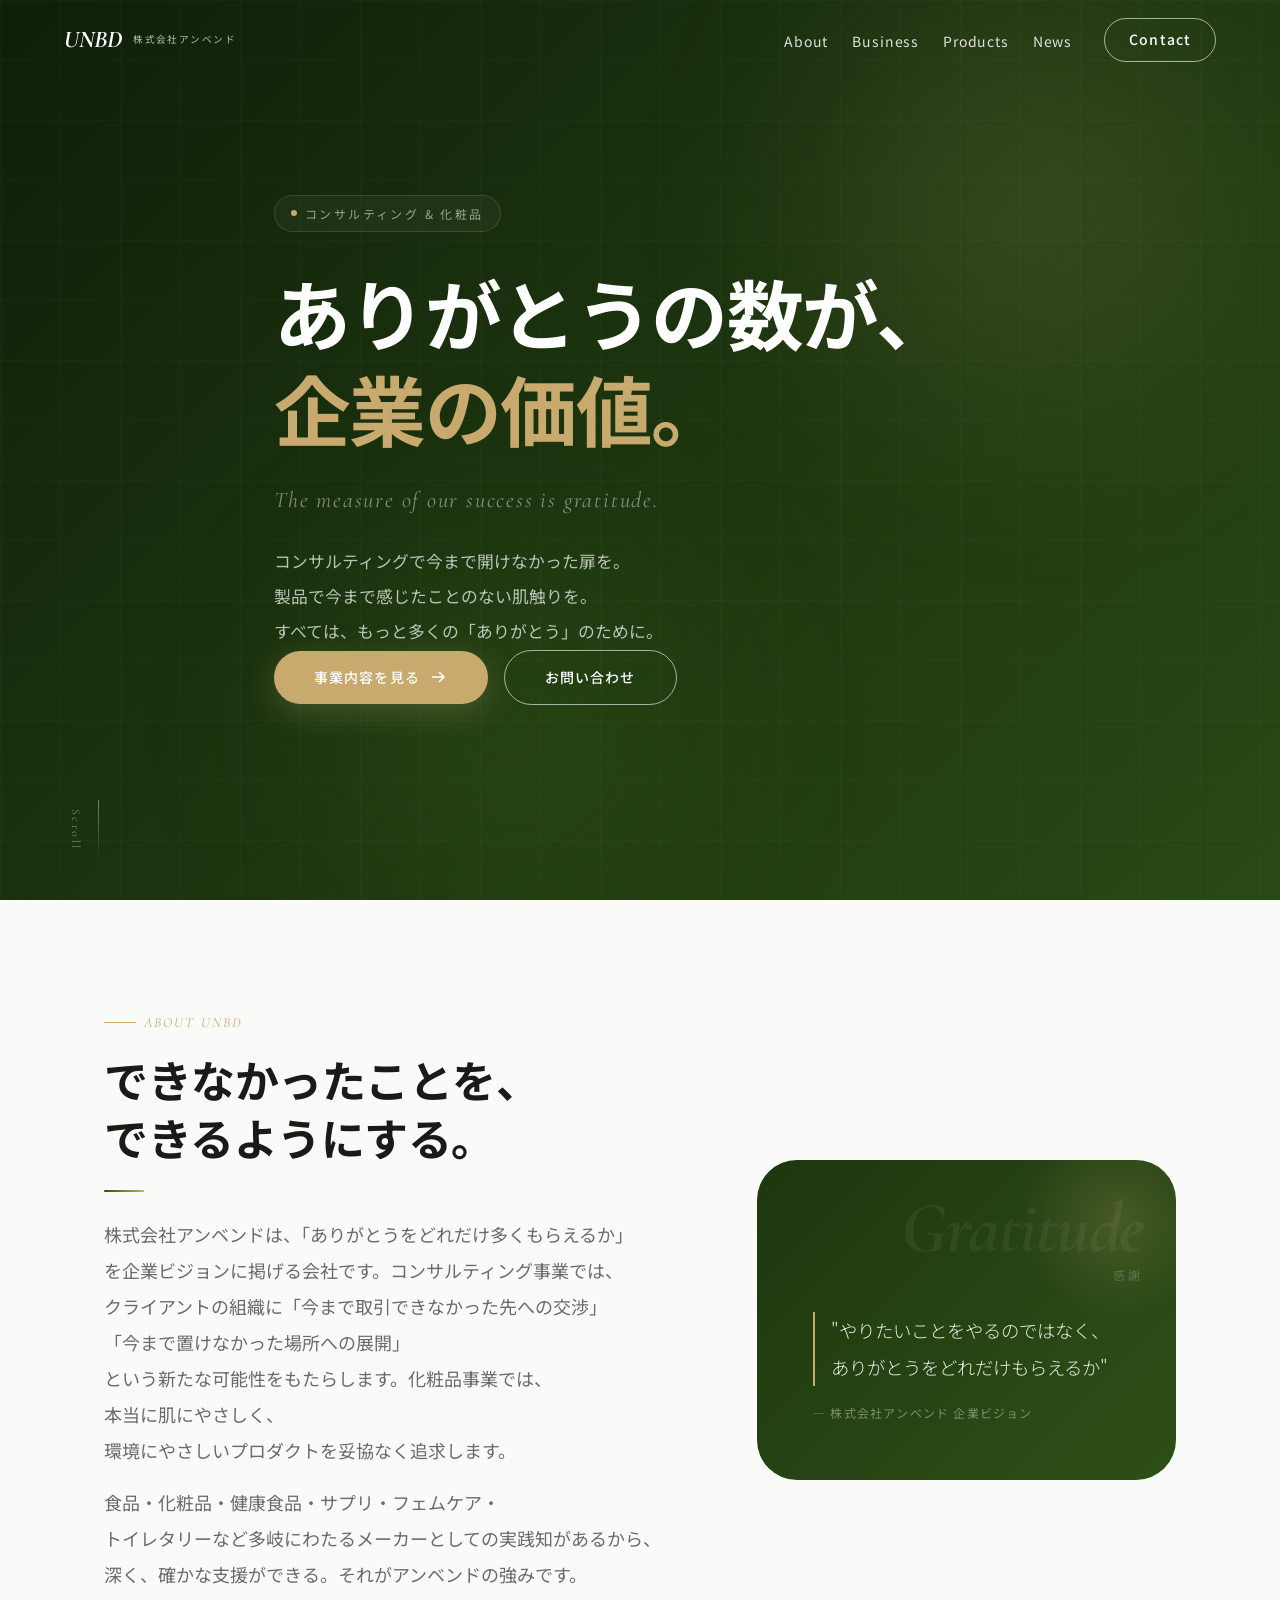
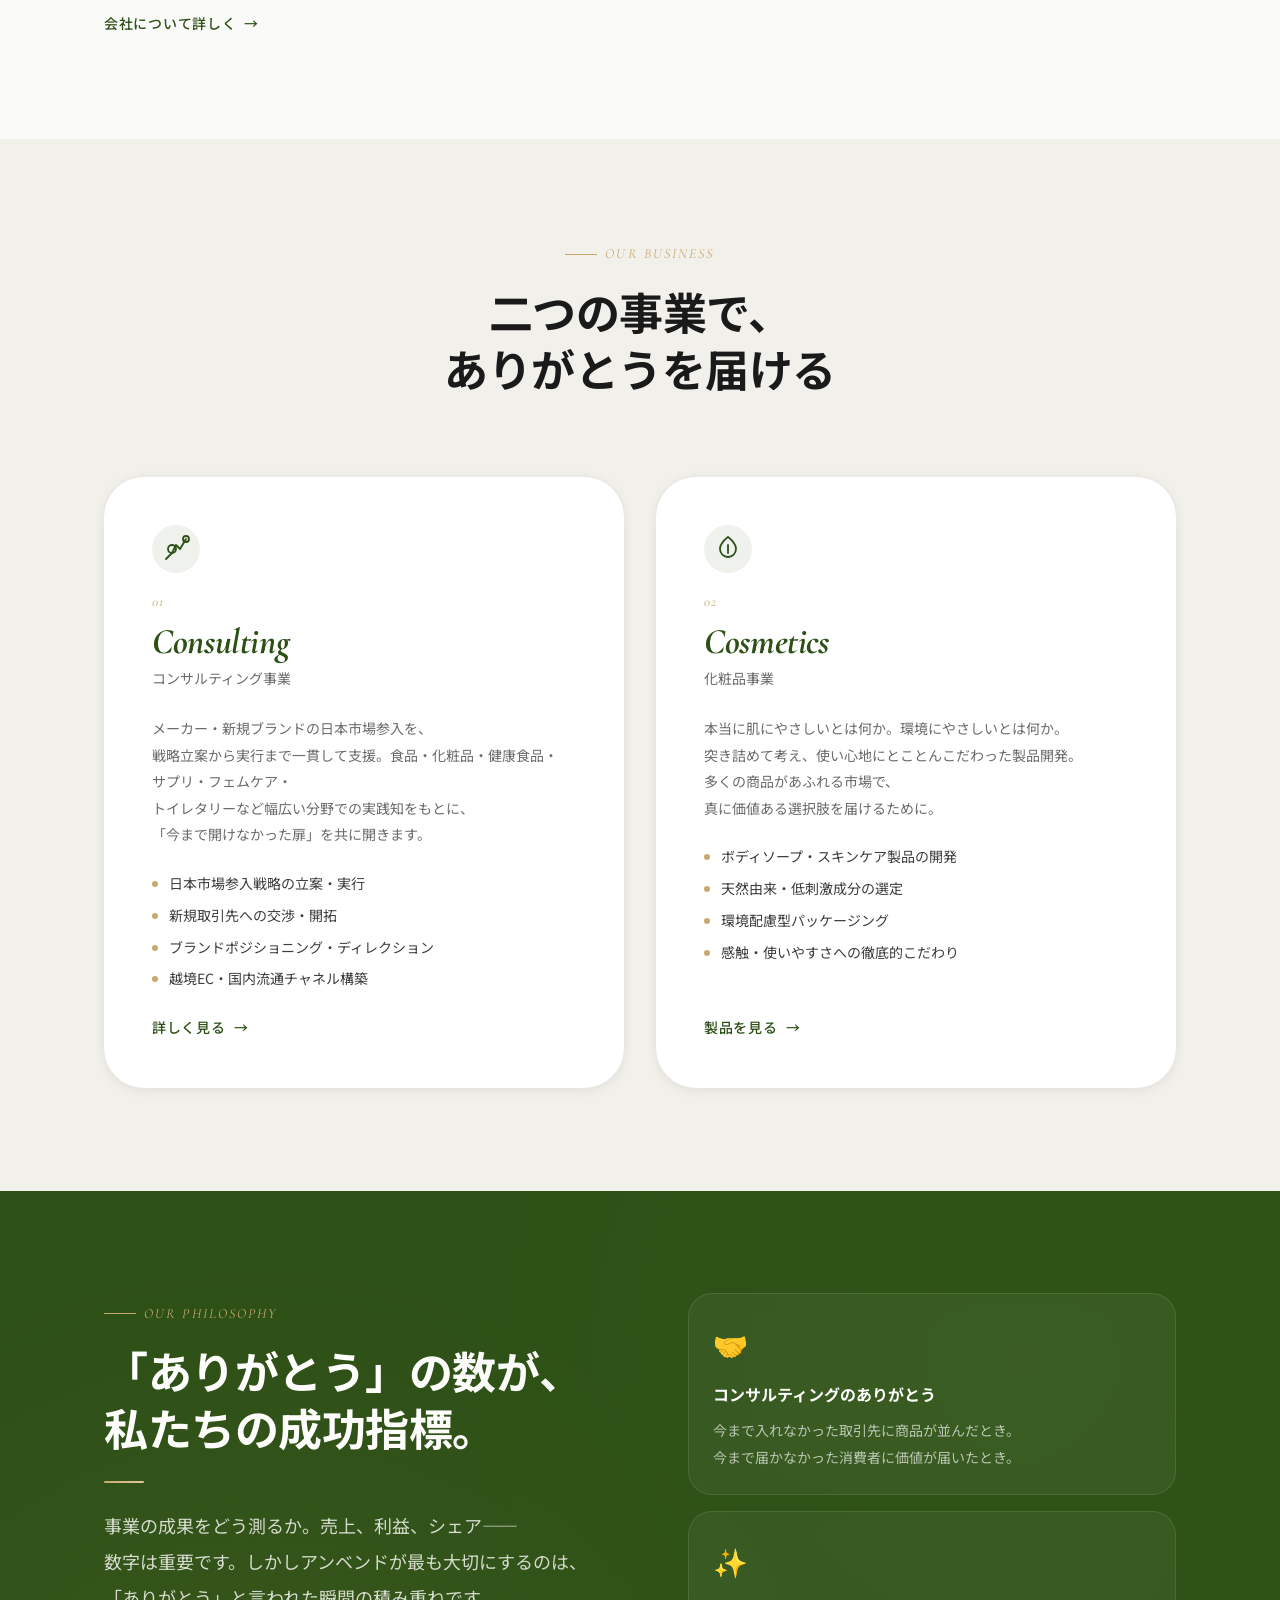
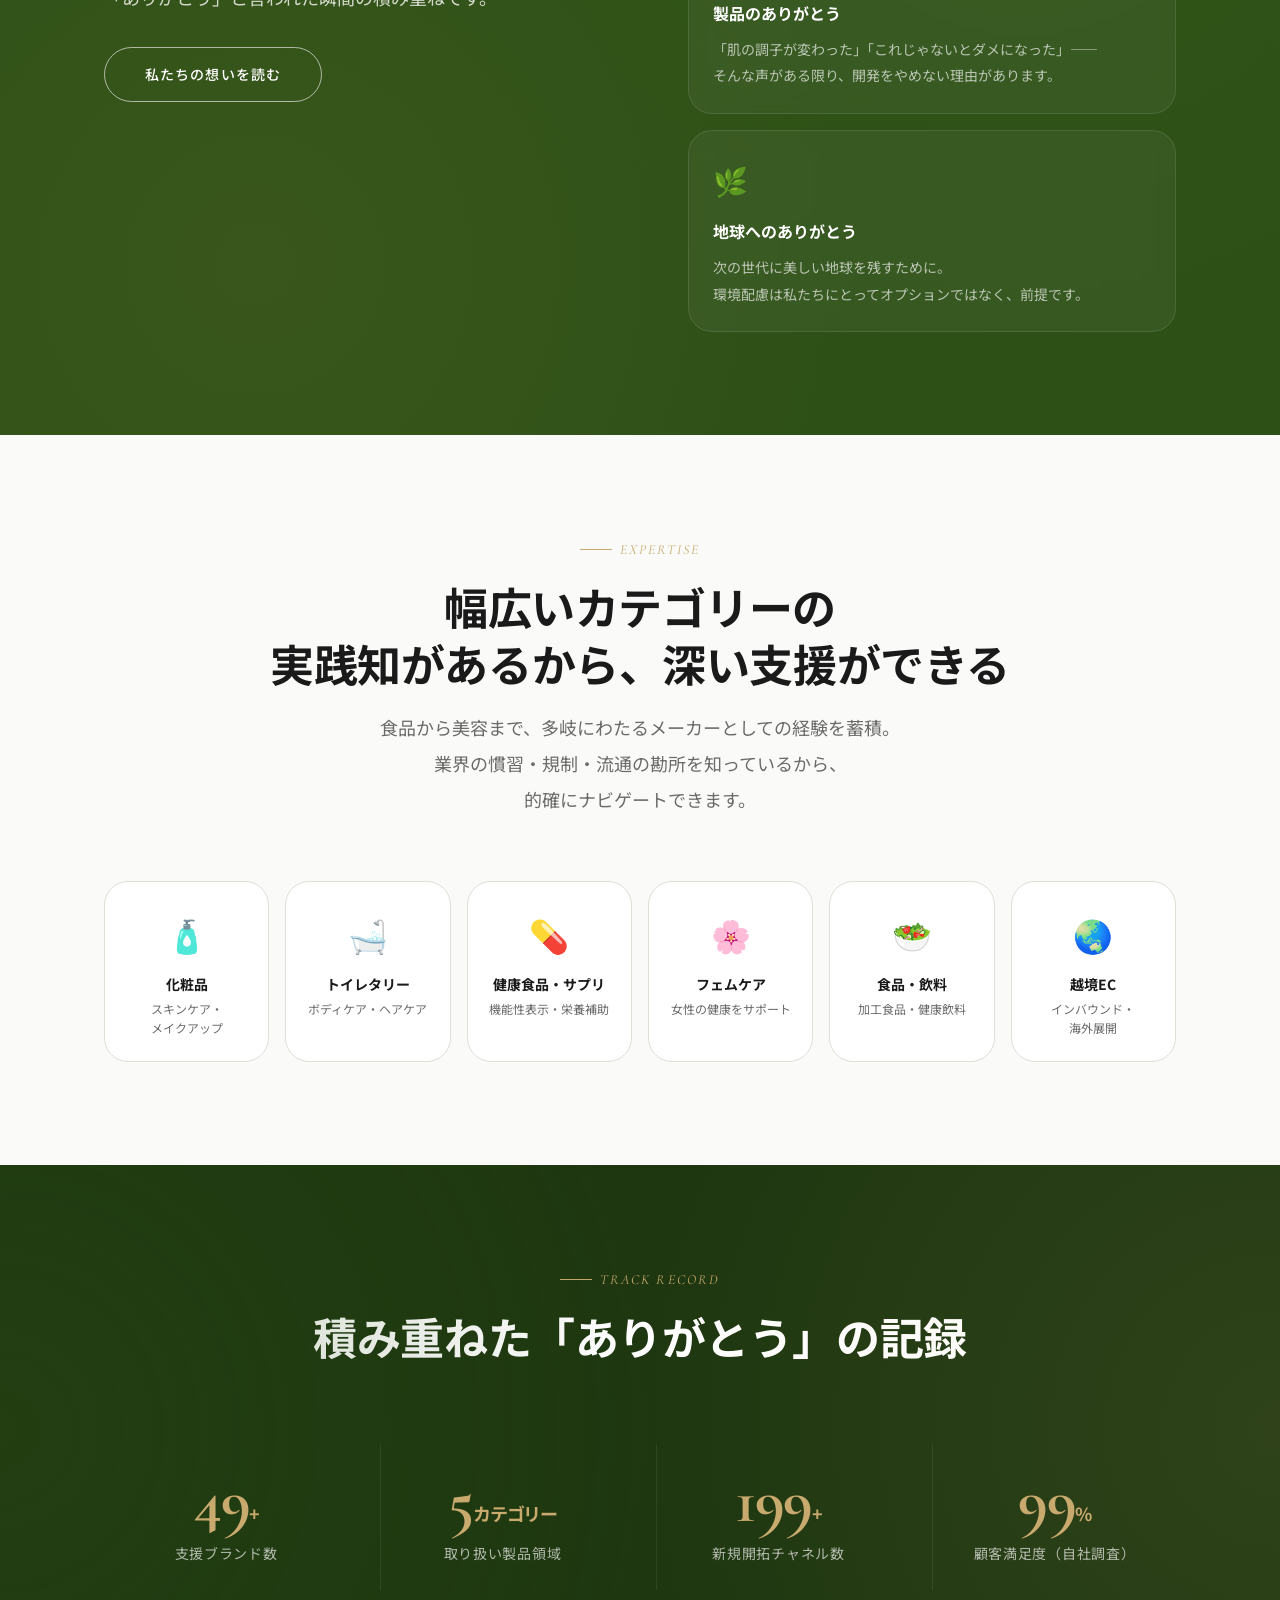
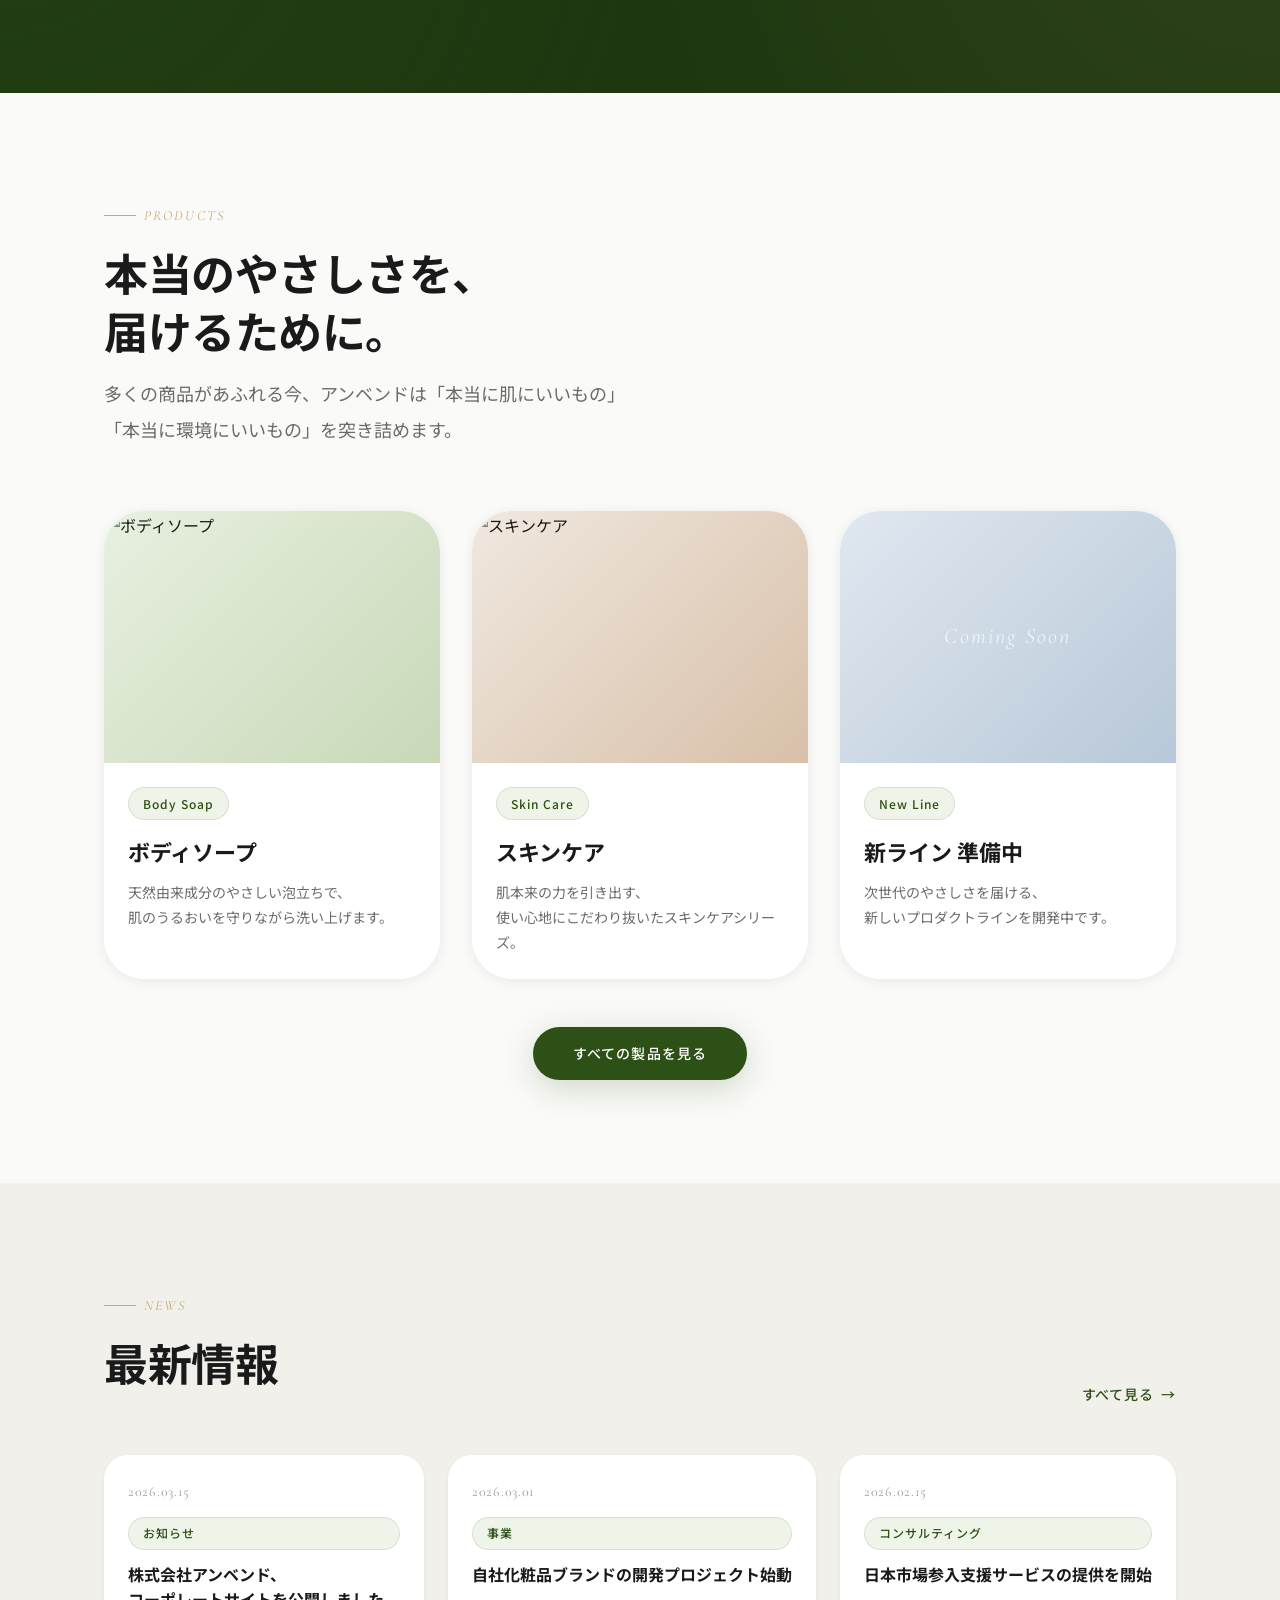
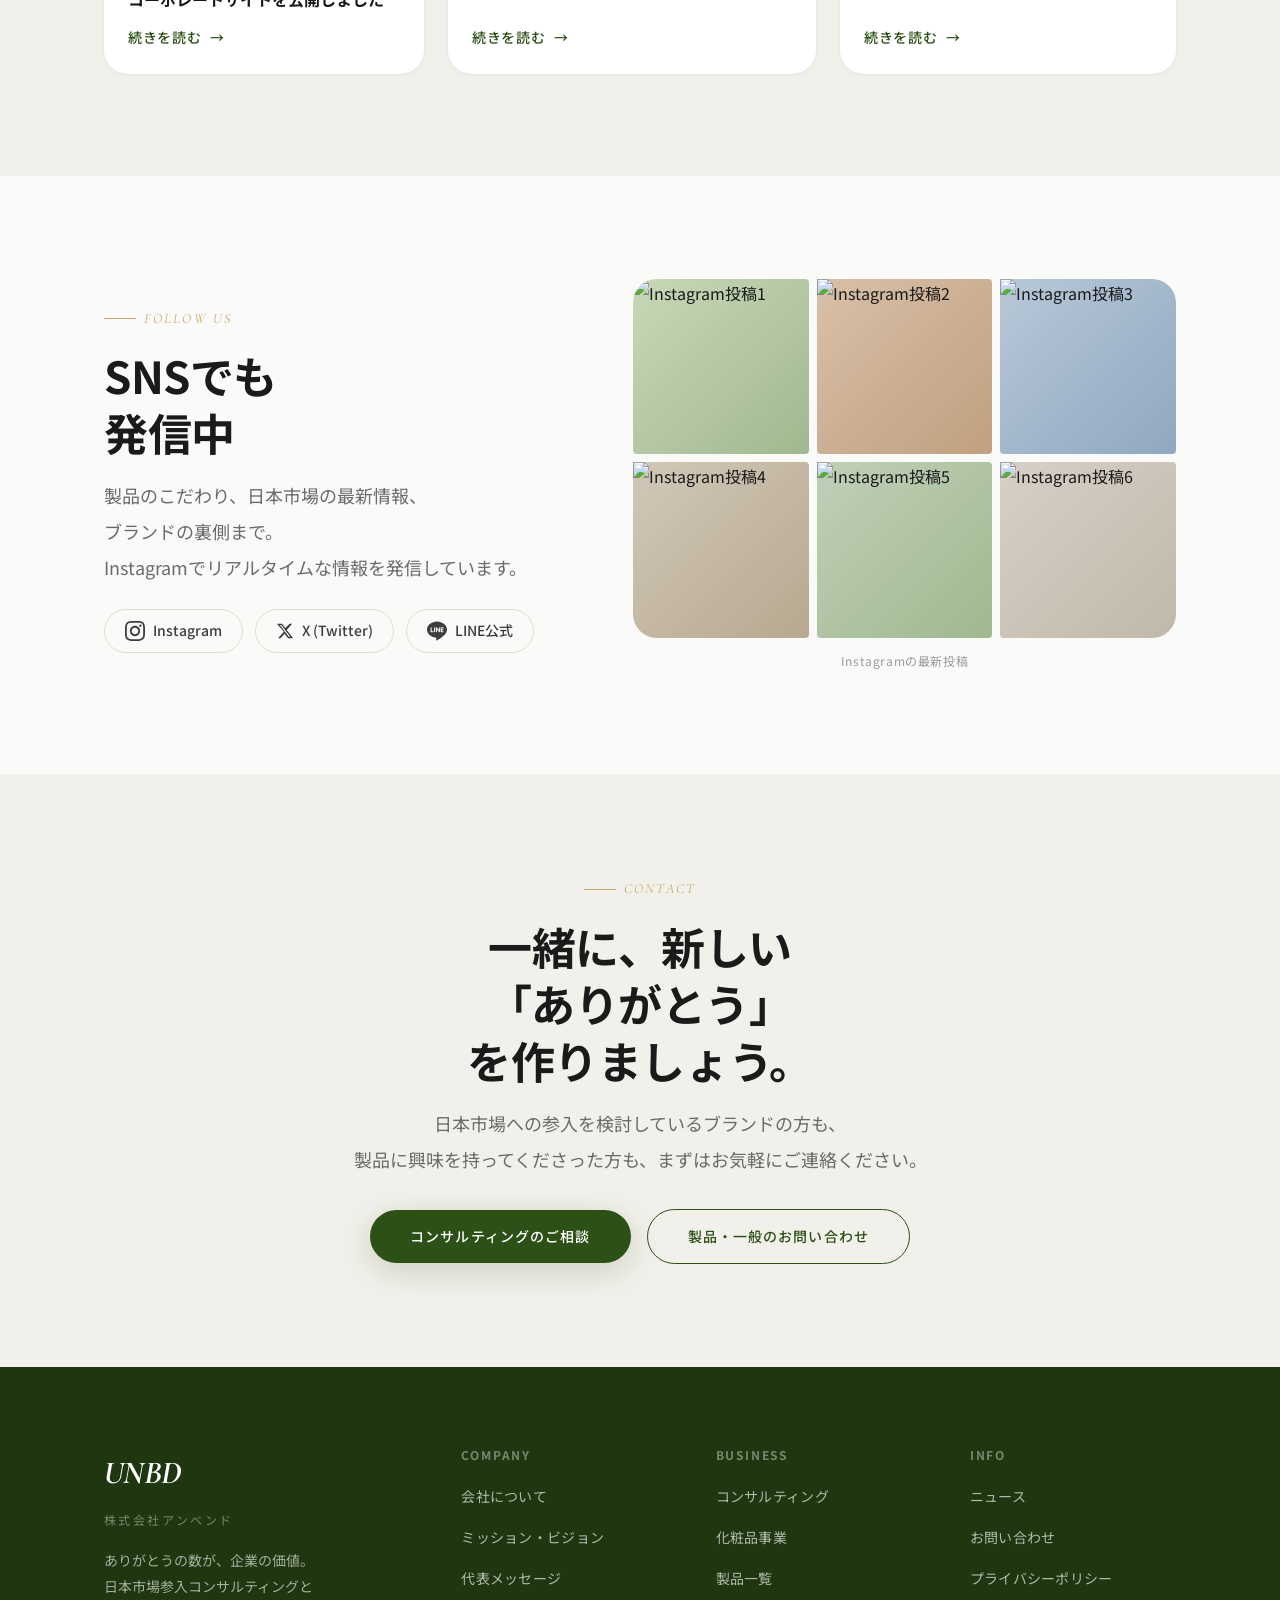
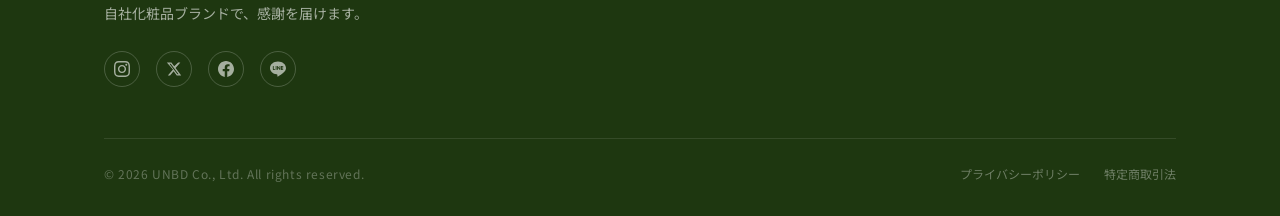
==== commit 595b8eca: "feat: 各ページにイメージ画像（プレースホルダー）を挿入 - products.html: 製品カード4箇所（ボディソープ2種・スキンケア2種）に画像追加 - index.html: 製品プレビュ" ====
--- a/index.html
+++ b/index.html
@@ -403,6 +403,7 @@
         <div class="products-preview__grid">
           <article class="product-card" data-reveal data-reveal-delay="1">
             <div class="product-card__image product-card__image--body">
+              <img src="https://picsum.photos/seed/botanica/800/600" alt="ボディソープ" loading="lazy">
               <div class="product-card__overlay">
                 <a href="products.html" class="btn btn--outline-white btn--sm">詳細を見る</a>
               </div>
@@ -416,6 +417,7 @@
 
           <article class="product-card" data-reveal data-reveal-delay="2">
             <div class="product-card__image product-card__image--skin">
+              <img src="https://picsum.photos/seed/glow/800/600" alt="スキンケア" loading="lazy">
               <div class="product-card__overlay">
                 <a href="products.html" class="btn btn--outline-white btn--sm">詳細を見る</a>
               </div>
@@ -516,12 +518,12 @@
           <div class="sns-section__feed">
             <div class="sns-feed-placeholder">
               <div class="sns-feed-placeholder__grid">
-                <div class="sns-feed-item sns-feed-item--1"></div>
-                <div class="sns-feed-item sns-feed-item--2"></div>
-                <div class="sns-feed-item sns-feed-item--3"></div>
-                <div class="sns-feed-item sns-feed-item--4"></div>
-                <div class="sns-feed-item sns-feed-item--5"></div>
-                <div class="sns-feed-item sns-feed-item--6"></div>
+                <div class="sns-feed-item sns-feed-item--1"><img src="https://picsum.photos/seed/sns1/300/300" alt="Instagram投稿1" loading="lazy"></div>
+                <div class="sns-feed-item sns-feed-item--2"><img src="https://picsum.photos/seed/sns2/300/300" alt="Instagram投稿2" loading="lazy"></div>
+                <div class="sns-feed-item sns-feed-item--3"><img src="https://picsum.photos/seed/sns3/300/300" alt="Instagram投稿3" loading="lazy"></div>
+                <div class="sns-feed-item sns-feed-item--4"><img src="https://picsum.photos/seed/sns4/300/300" alt="Instagram投稿4" loading="lazy"></div>
+                <div class="sns-feed-item sns-feed-item--5"><img src="https://picsum.photos/seed/sns5/300/300" alt="Instagram投稿5" loading="lazy"></div>
+                <div class="sns-feed-item sns-feed-item--6"><img src="https://picsum.photos/seed/sns6/300/300" alt="Instagram投稿6" loading="lazy"></div>
               </div>
               <p class="sns-feed-placeholder__note">Instagramの最新投稿</p>
             </div>
--- a/css/variables.css
+++ b/css/variables.css
@@ -35,7 +35,7 @@
   --text-2xl:   2.25rem;
   --text-3xl:   3rem;
   --text-4xl:   4rem;
-  --text-hero:  clamp(2.5rem, 6vw, 5.5rem);
+  --text-hero:  clamp(2rem, 6vw, 5.5rem);
   --text-display: clamp(3rem, 8vw, 7rem);
 
   /* ---- Spacing ---- */
--- a/css/common.css
+++ b/css/common.css
@@ -11,6 +11,13 @@
   color: var(--color-text);
   background-color: var(--color-bg);
   overflow-x: hidden;
+  word-break: keep-all;
+  overflow-wrap: break-word;
+  line-break: strict;
+}
+
+h1, h2, h3, h4 {
+  text-wrap: balance;
 }
 
 /* ---- Container ---- */
@@ -82,6 +89,7 @@
   letter-spacing: -0.01em;
   color: var(--color-text);
   margin-bottom: var(--space-4);
+  text-wrap: balance;
 }
 
 .section-title--white {
--- a/css/pages/index.css
+++ b/css/pages/index.css
@@ -127,6 +127,8 @@
   line-height: 1.25;
   letter-spacing: -0.02em;
   color: var(--color-white);
+  text-wrap: balance;
+  word-break: keep-all;
 }
 
 .hero__heading-line--accent {
@@ -528,6 +530,13 @@
   overflow: hidden;
 }
 
+.product-card__image img {
+  width: 100%;
+  height: 100%;
+  object-fit: cover;
+  display: block;
+}
+
 .product-card__image--body {
   background: linear-gradient(135deg, #E8F0E0 0%, #C8D8B8 100%);
 }
@@ -678,6 +687,13 @@
   overflow: hidden;
 }
 
+.sns-feed-item img {
+  width: 100%;
+  height: 100%;
+  object-fit: cover;
+  display: block;
+}
+
 .sns-feed-item {
   aspect-ratio: 1;
   border-radius: var(--radius-sm);
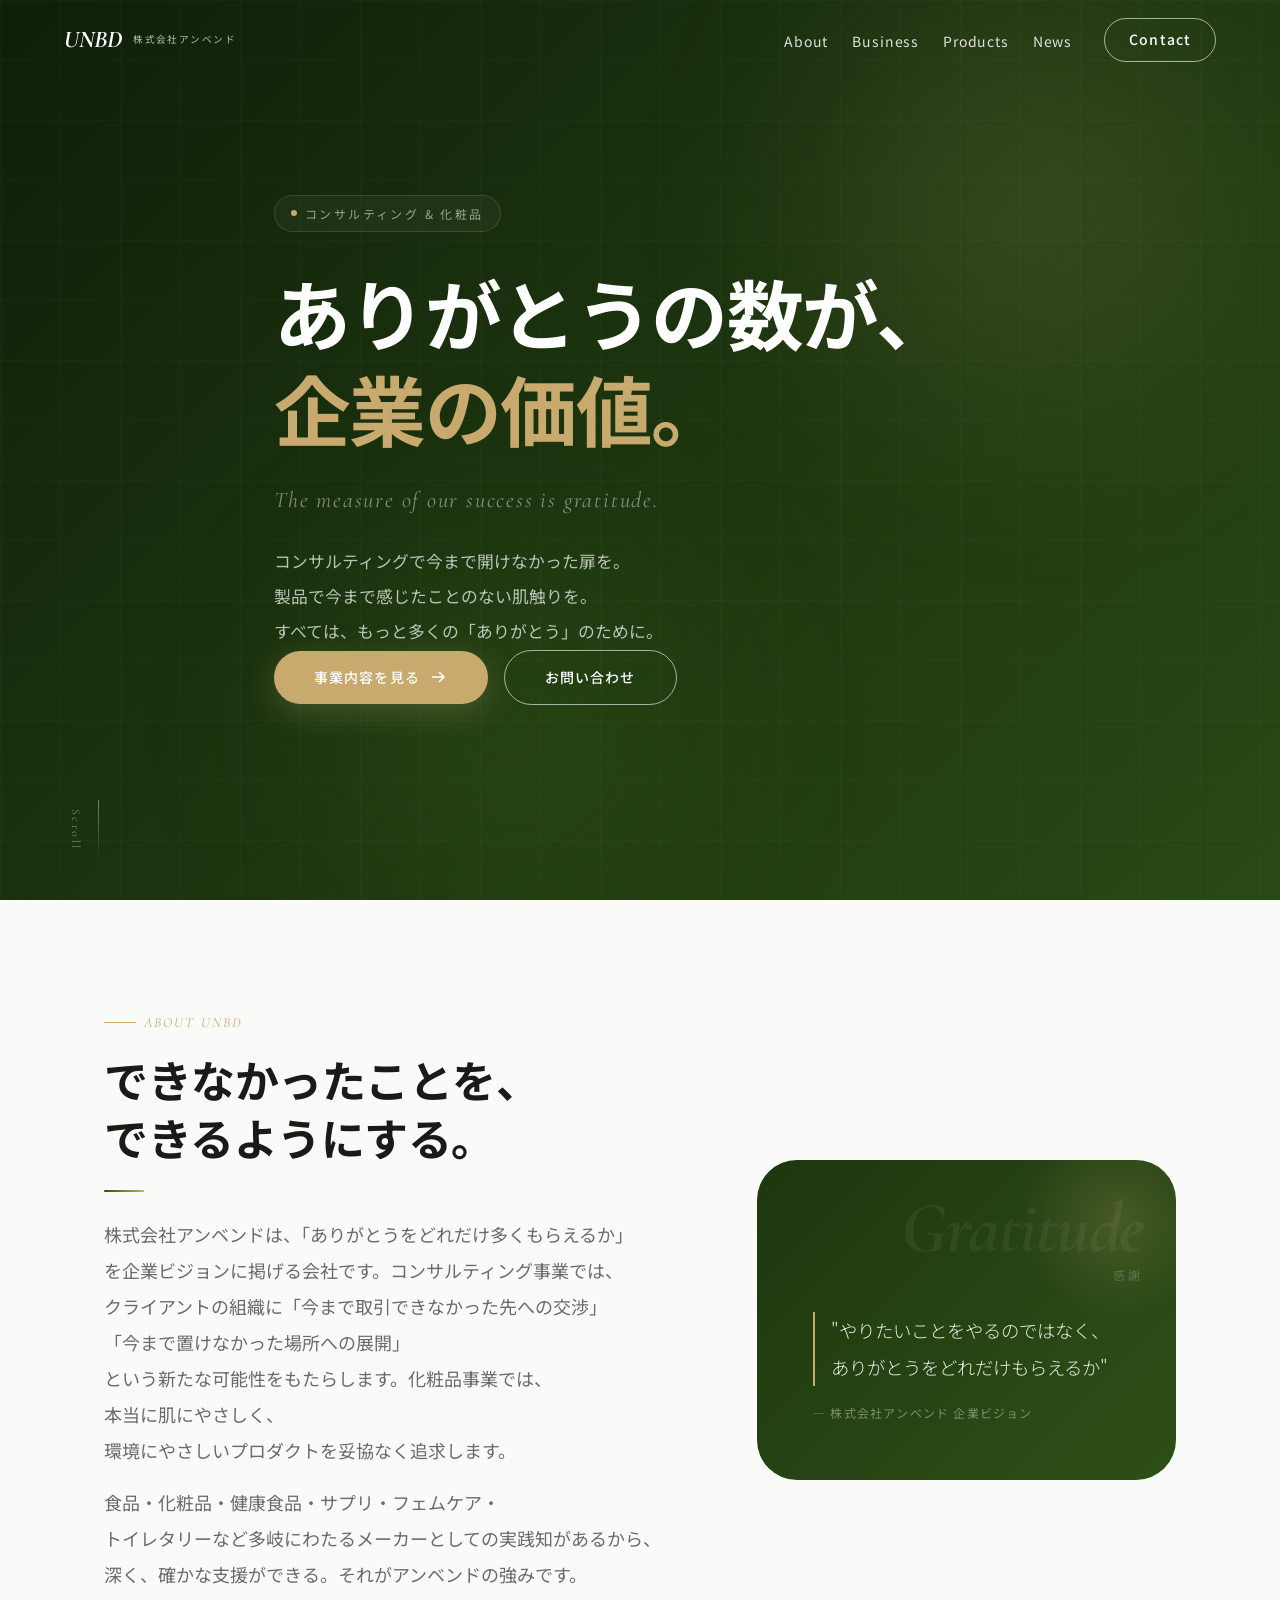
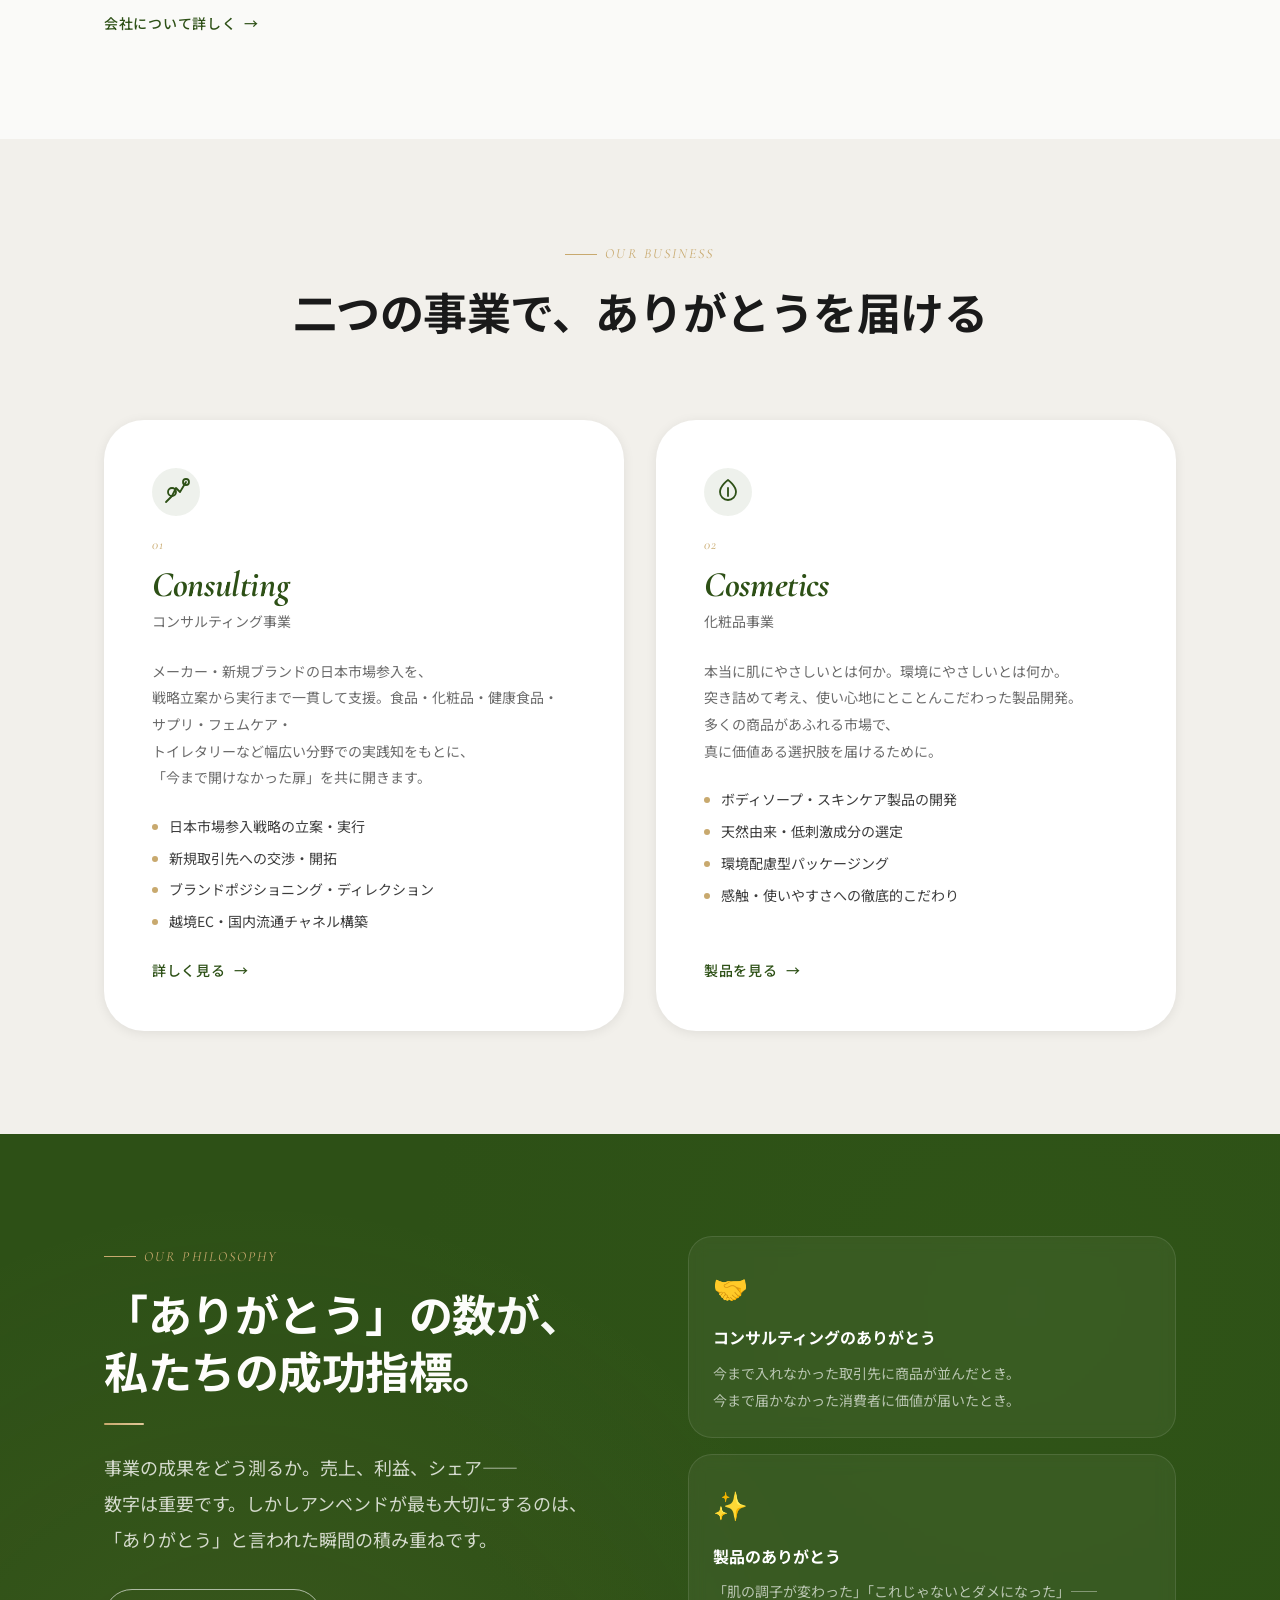
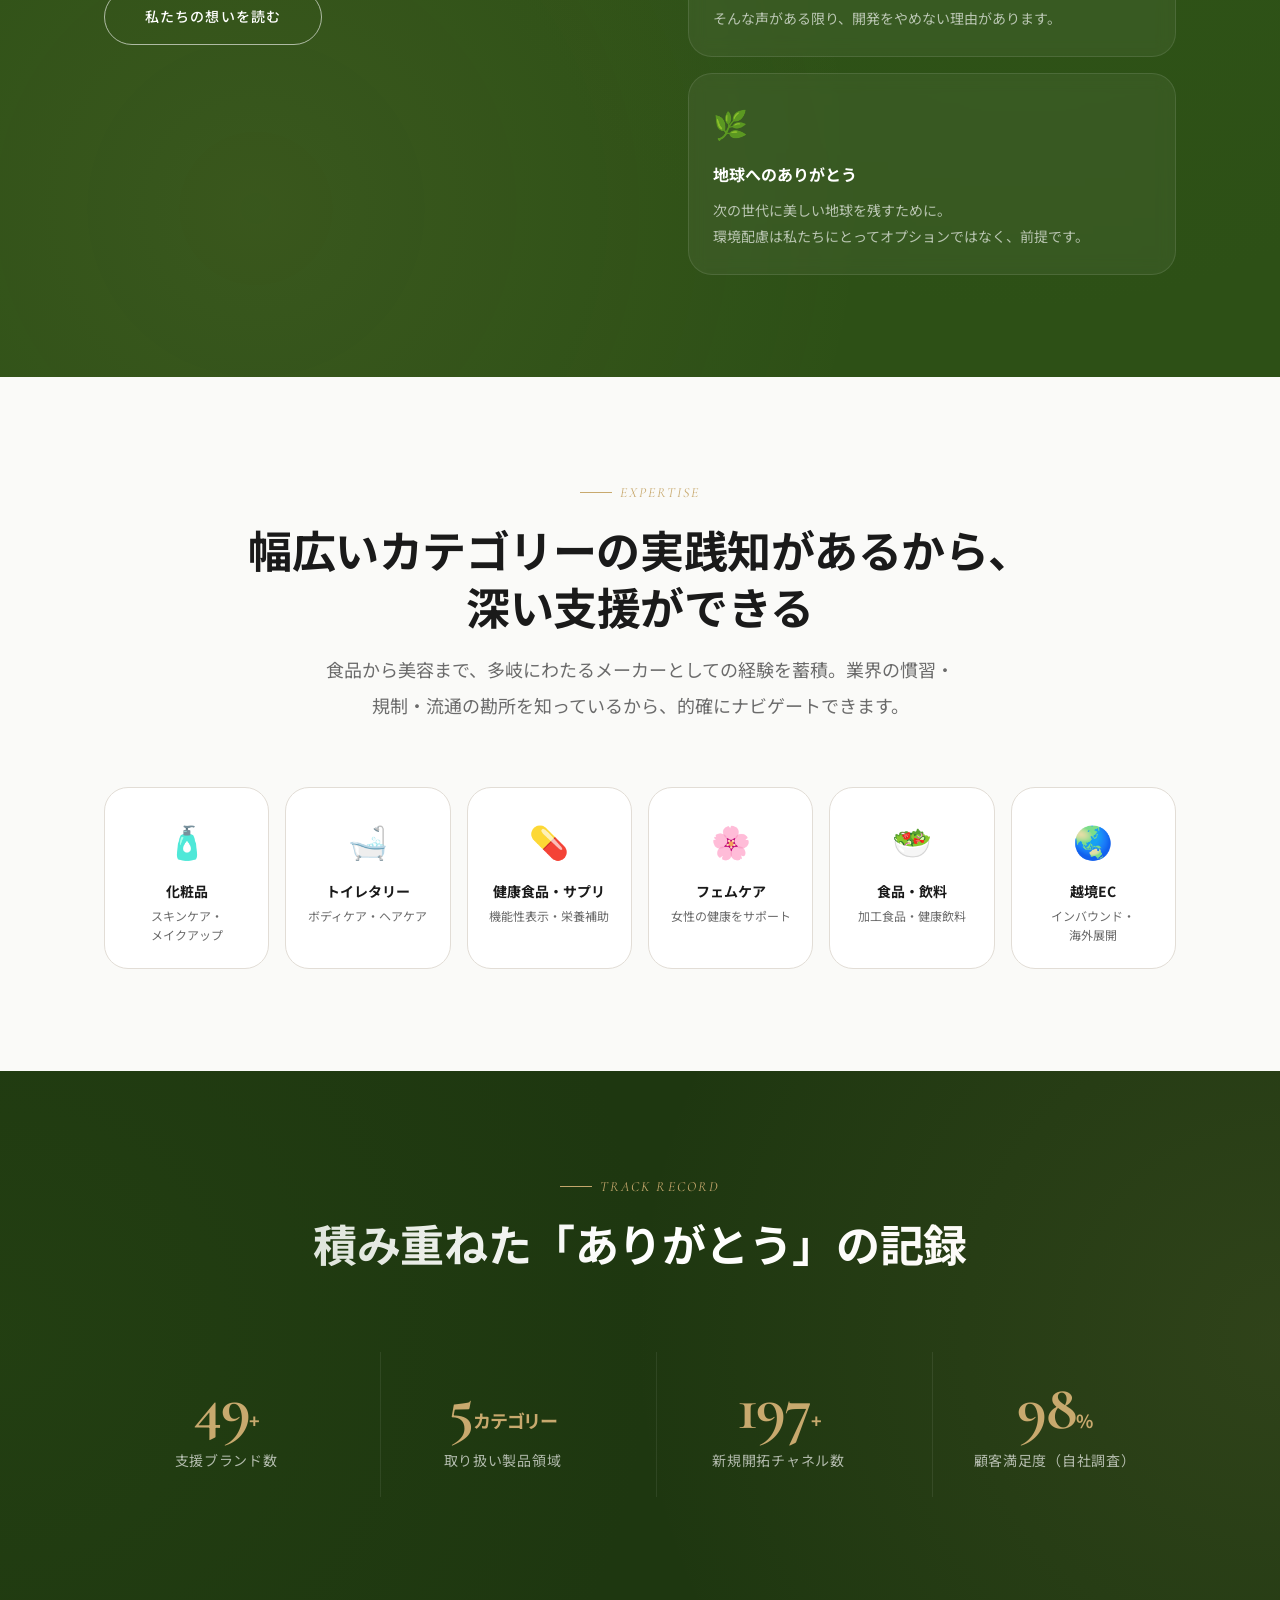
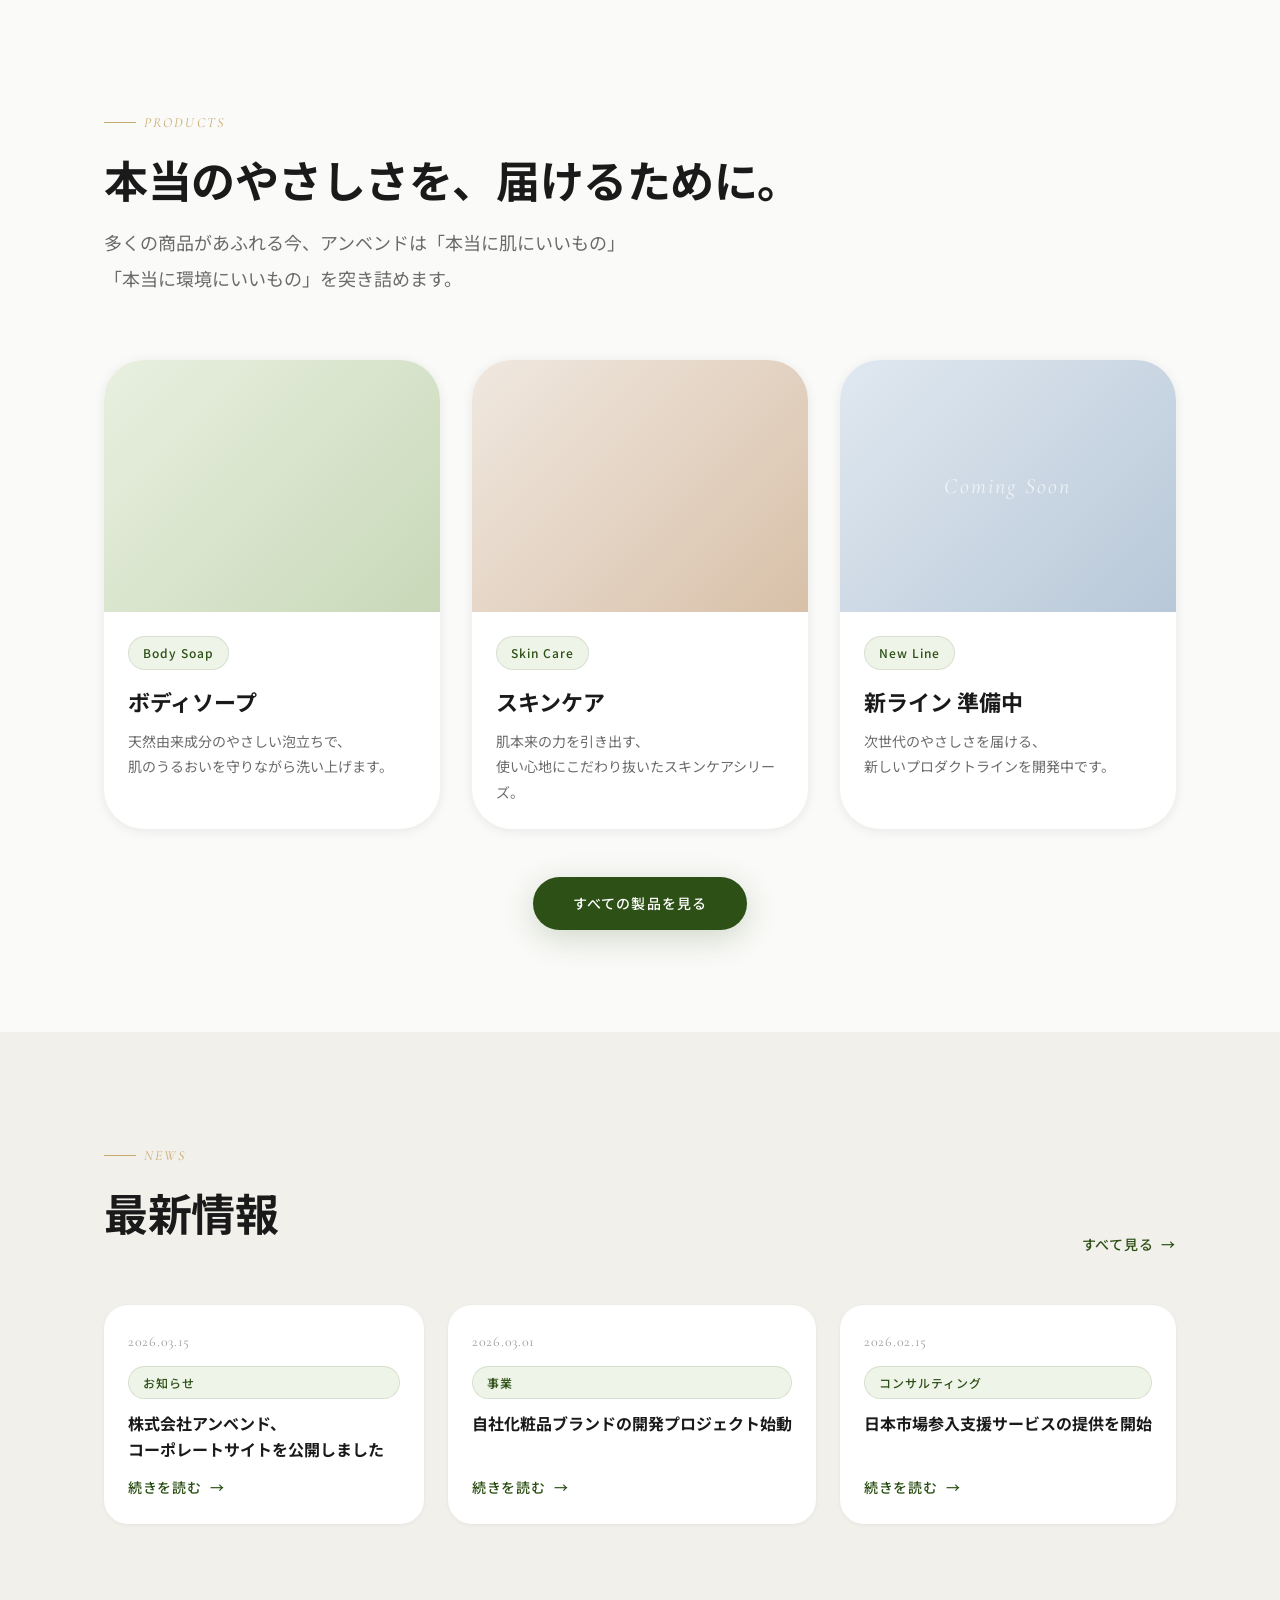
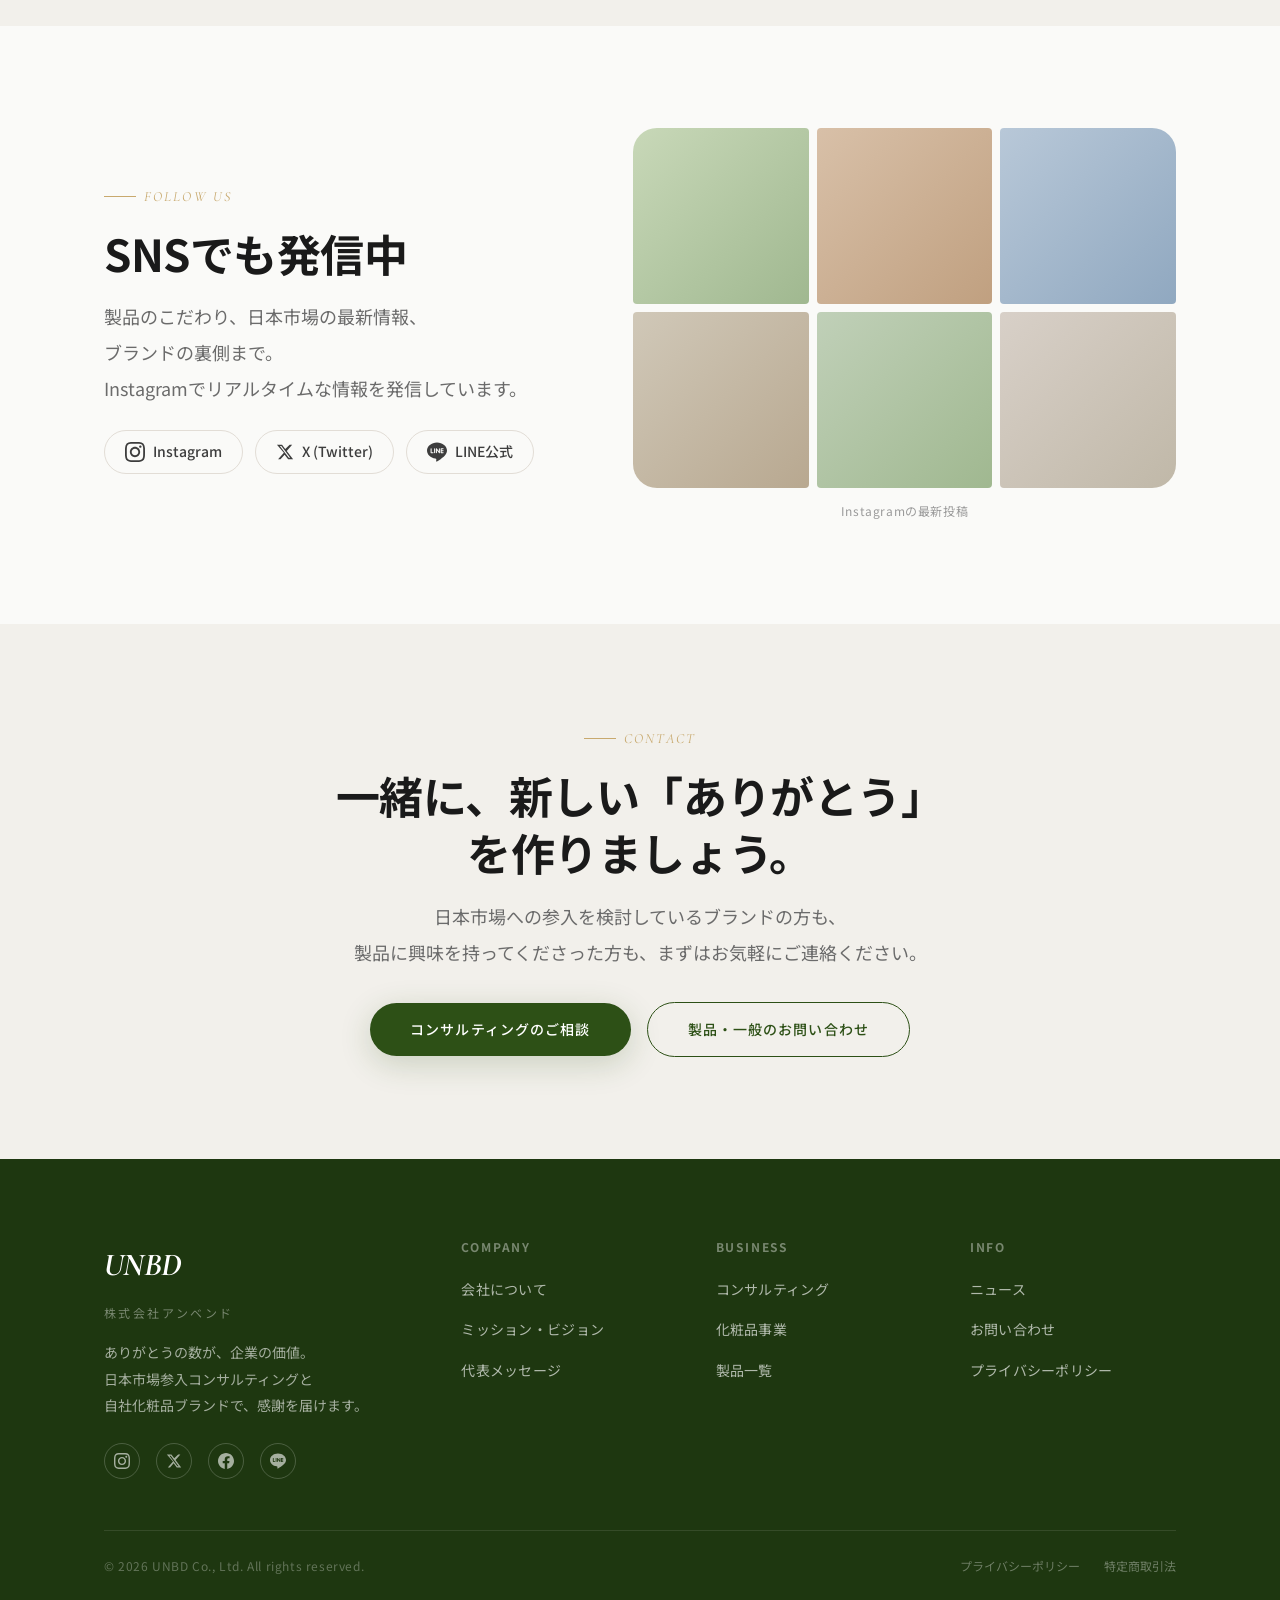
==== commit 69353890: "fix: 文字バランス調整 — 見出しの不要な改行を削除し text-wrap: balance を追加 - index / about / contact / products の見出し (h2) " ====
--- a/index.html
+++ b/index.html
@@ -195,7 +195,7 @@
       <div class="container">
         <div class="section-header section-header--center">
           <span class="eyebrow">Our Business</span>
-          <h2 class="section-title section-title--center">二つの事業で、<br>ありがとうを届ける</h2>
+          <h2 class="section-title section-title--center">二つの事業で、ありがとうを届ける</h2>
         </div>
 
         <div class="pillars__grid">
@@ -262,7 +262,7 @@
           <div class="philosophy__left" data-reveal="left">
             <span class="eyebrow" style="color: var(--color-accent);">Our Philosophy</span>
             <h2 class="section-title section-title--white">
-              「ありがとう」の数が、<br>私たちの成功指標。
+              「ありがとう」の数が、私たちの成功指標。
             </h2>
             <div class="divider divider--gold"></div>
             <p class="section-lead section-lead--white">
@@ -304,9 +304,9 @@
       <div class="container">
         <div class="section-header section-header--center" data-reveal>
           <span class="eyebrow">Expertise</span>
-          <h2 class="section-title section-title--center">幅広いカテゴリーの<br>実践知があるから、深い支援ができる</h2>
+          <h2 class="section-title section-title--center">幅広いカテゴリーの実践知があるから、深い支援ができる</h2>
           <p class="section-lead section-lead--center">
-            食品から美容まで、多岐にわたるメーカーとしての経験を蓄積。<br>業界の慣習・規制・流通の勘所を知っているから、的確にナビゲートできます。
+            食品から美容まで、多岐にわたるメーカーとしての経験を蓄積。業界の慣習・規制・流通の勘所を知っているから、的確にナビゲートできます。
           </p>
         </div>
 
@@ -396,14 +396,13 @@
       <div class="container">
         <div class="section-header" data-reveal>
           <span class="eyebrow">Products</span>
-          <h2 class="section-title">本当のやさしさを、<br>届けるために。</h2>
+          <h2 class="section-title">本当のやさしさを、届けるために。</h2>
           <p class="section-lead">多くの商品があふれる今、アンベンドは「本当に肌にいいもの」「本当に環境にいいもの」を突き詰めます。</p>
         </div>
 
         <div class="products-preview__grid">
           <article class="product-card" data-reveal data-reveal-delay="1">
             <div class="product-card__image product-card__image--body">
-              <img src="https://picsum.photos/seed/botanica/800/600" alt="ボディソープ" loading="lazy">
               <div class="product-card__overlay">
                 <a href="products.html" class="btn btn--outline-white btn--sm">詳細を見る</a>
               </div>
@@ -417,7 +416,6 @@
 
           <article class="product-card" data-reveal data-reveal-delay="2">
             <div class="product-card__image product-card__image--skin">
-              <img src="https://picsum.photos/seed/glow/800/600" alt="スキンケア" loading="lazy">
               <div class="product-card__overlay">
                 <a href="products.html" class="btn btn--outline-white btn--sm">詳細を見る</a>
               </div>
@@ -495,7 +493,7 @@
         <div class="sns-section__inner" data-reveal>
           <div class="sns-section__text">
             <span class="eyebrow">Follow Us</span>
-            <h2 class="section-title">SNSでも<br>発信中</h2>
+            <h2 class="section-title">SNSでも発信中</h2>
             <p class="section-lead">
               製品のこだわり、日本市場の最新情報、ブランドの裏側まで。Instagramでリアルタイムな情報を発信しています。
             </p>
@@ -518,12 +516,12 @@
           <div class="sns-section__feed">
             <div class="sns-feed-placeholder">
               <div class="sns-feed-placeholder__grid">
-                <div class="sns-feed-item sns-feed-item--1"><img src="https://picsum.photos/seed/sns1/300/300" alt="Instagram投稿1" loading="lazy"></div>
-                <div class="sns-feed-item sns-feed-item--2"><img src="https://picsum.photos/seed/sns2/300/300" alt="Instagram投稿2" loading="lazy"></div>
-                <div class="sns-feed-item sns-feed-item--3"><img src="https://picsum.photos/seed/sns3/300/300" alt="Instagram投稿3" loading="lazy"></div>
-                <div class="sns-feed-item sns-feed-item--4"><img src="https://picsum.photos/seed/sns4/300/300" alt="Instagram投稿4" loading="lazy"></div>
-                <div class="sns-feed-item sns-feed-item--5"><img src="https://picsum.photos/seed/sns5/300/300" alt="Instagram投稿5" loading="lazy"></div>
-                <div class="sns-feed-item sns-feed-item--6"><img src="https://picsum.photos/seed/sns6/300/300" alt="Instagram投稿6" loading="lazy"></div>
+                <div class="sns-feed-item sns-feed-item--1"></div>
+                <div class="sns-feed-item sns-feed-item--2"></div>
+                <div class="sns-feed-item sns-feed-item--3"></div>
+                <div class="sns-feed-item sns-feed-item--4"></div>
+                <div class="sns-feed-item sns-feed-item--5"></div>
+                <div class="sns-feed-item sns-feed-item--6"></div>
               </div>
               <p class="sns-feed-placeholder__note">Instagramの最新投稿</p>
             </div>
@@ -540,7 +538,7 @@
       <div class="container">
         <div class="cta-section__inner" data-reveal>
           <span class="eyebrow">Contact</span>
-          <h2 class="section-title">一緒に、新しい<br>「ありがとう」を作りましょう。</h2>
+          <h2 class="section-title">一緒に、新しい「ありがとう」を作りましょう。</h2>
           <p class="section-lead">
             日本市場への参入を検討しているブランドの方も、製品に興味を持ってくださった方も、まずはお気軽にご連絡ください。
           </p>
--- a/css/common.css
+++ b/css/common.css
@@ -105,6 +105,7 @@
   color: var(--color-text-sub);
   line-height: 2;
   max-width: 640px;
+  text-wrap: balance;
 }
 
 .section-lead--center {
